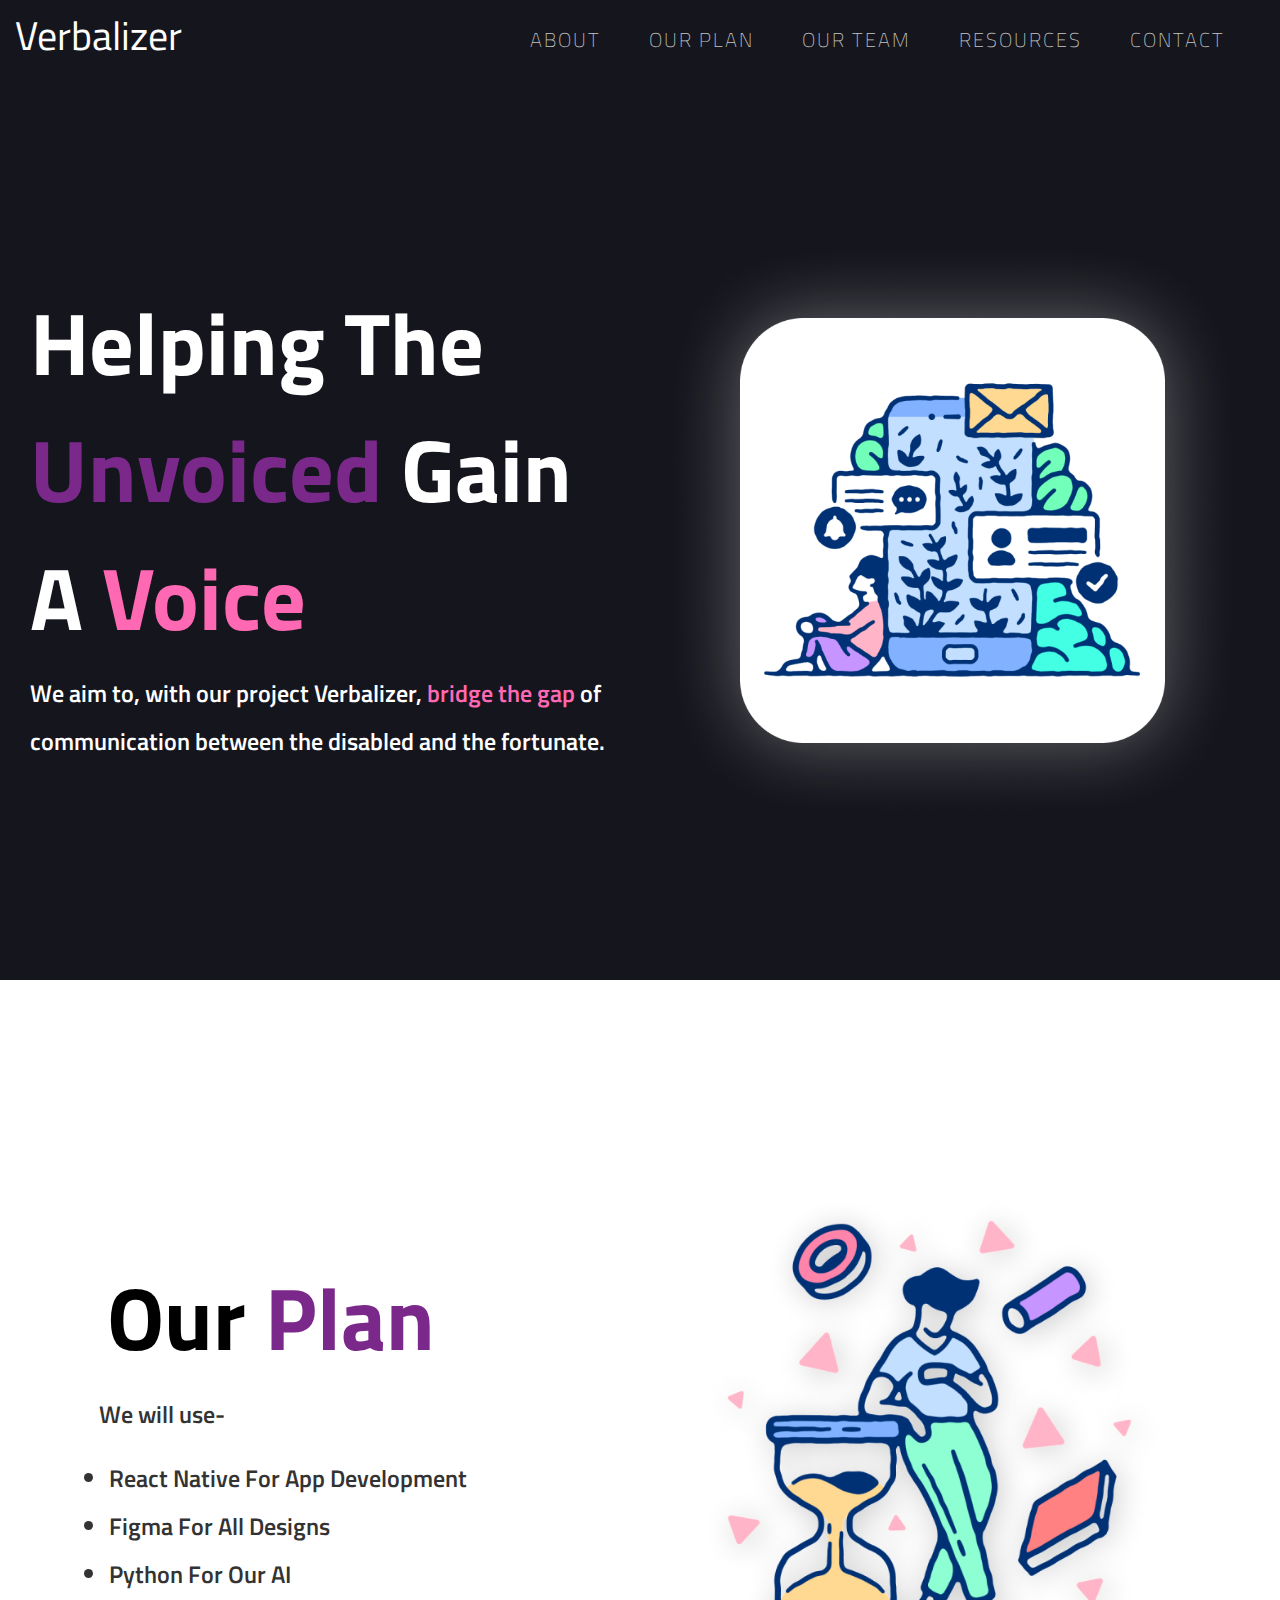
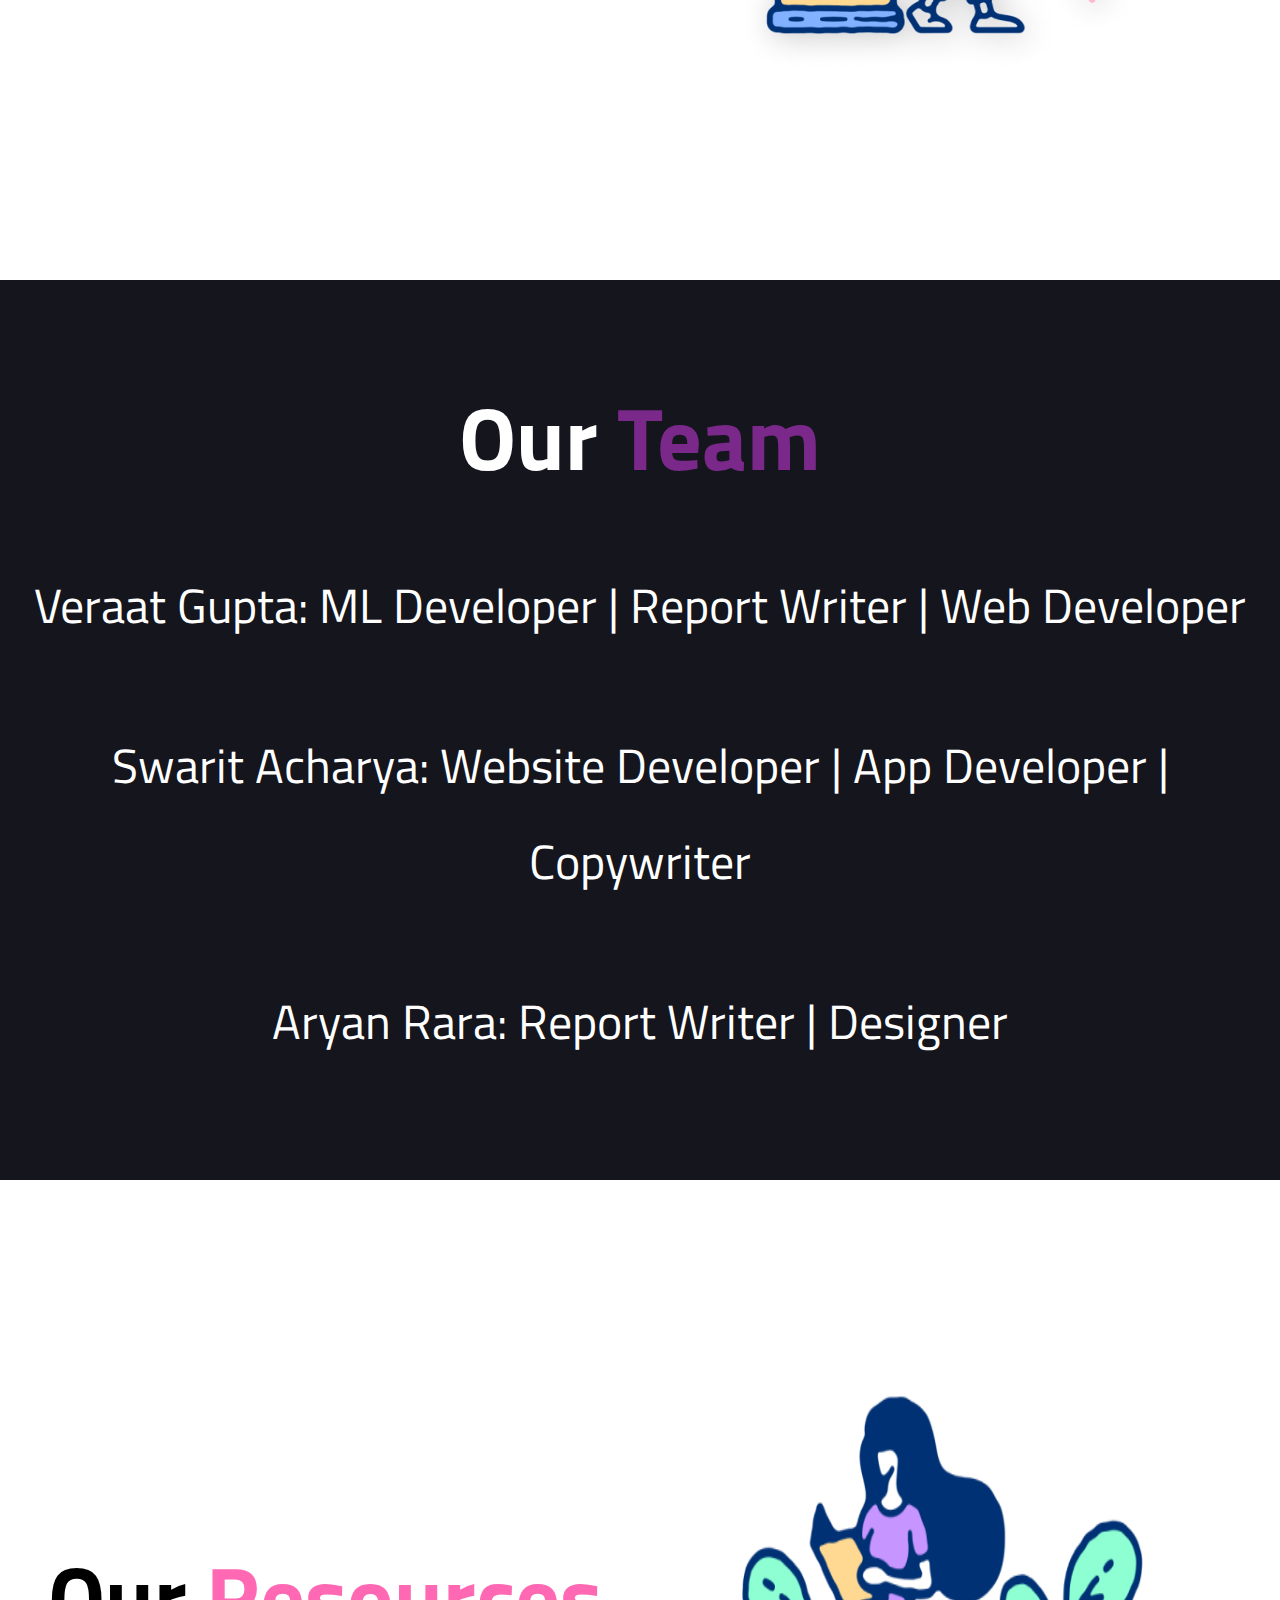
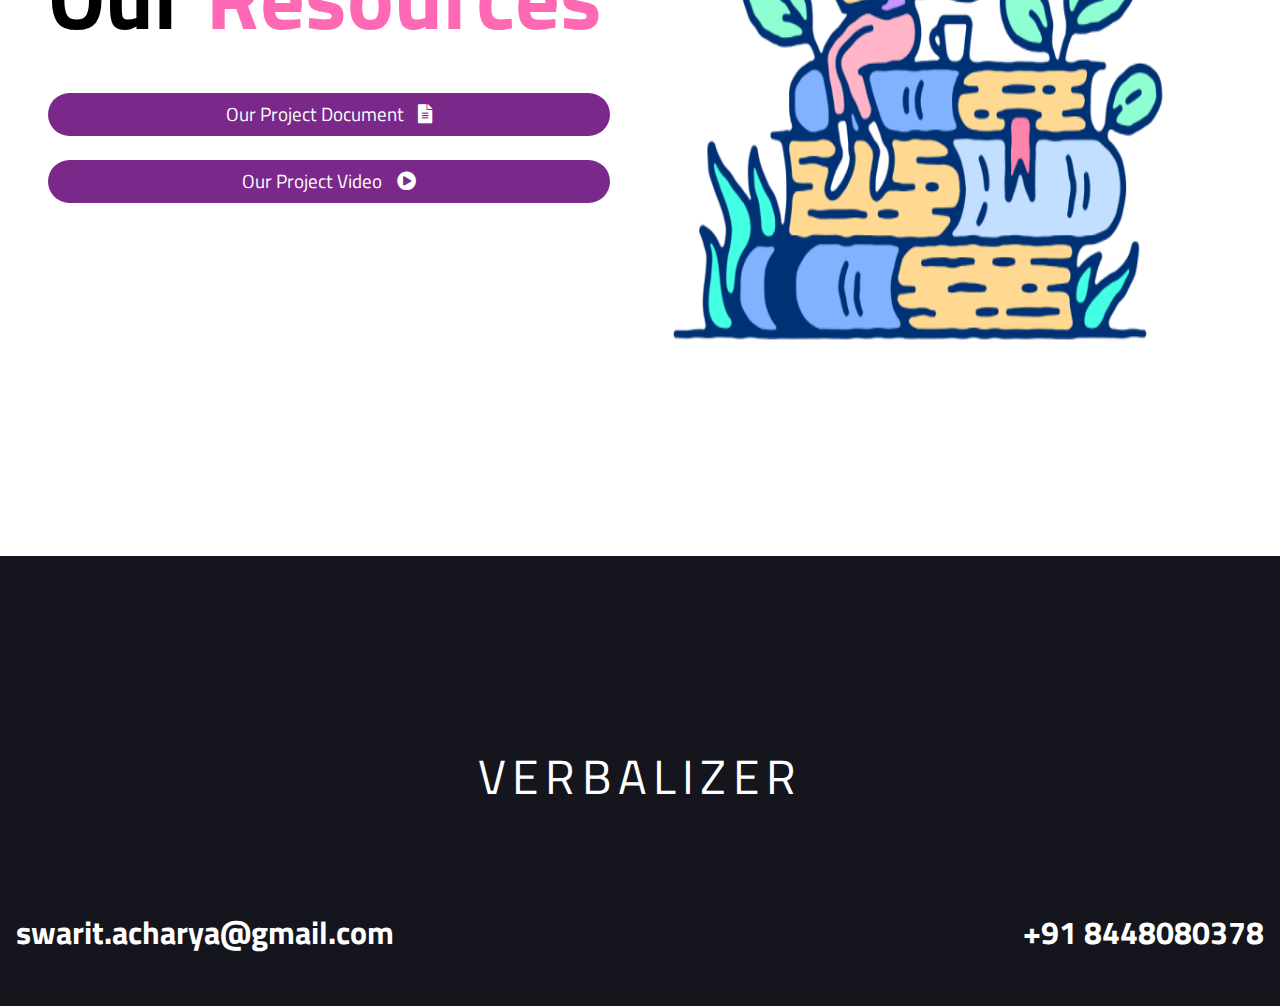
==== Index.html @ 41ac4a4f "Update Index.html" ====
<!DOCTYPE html>
<html lang="en">
  <head>
    <meta charset="UTF-8" />
    <meta name="viewport" content="width=device-width, initial-scale=1.0" />
    <title>Document</title>
    <link rel="stylesheet" href="Navbar.css" />
    <link rel="stylesheet" href="App.css" />
    <link
      rel="stylesheet"
      href="https://maxcdn.bootstrapcdn.com/bootstrap/4.5.0/css/bootstrap.min.css"
    />
    <link
      rel="stylesheet"
      href="https://cdnjs.cloudflare.com/ajax/libs/font-awesome/5.15.4/css/all.min.css"
    />
  </head>
  <body class="" style="height: 100vh; width: 100vw">
    <div class="container-fluid p-0">
      <header class="container-fluid sticky-top header-nav">
        <div class="row align-items-center">
          <div class="col-md-6 container-fluid m-0">
            <h1>Verbalizer</h1>
          </div>
          <div class="col-md-6 text-right"></div>
        </div>
        <nav class="navbar navbar-expand-md nav">
          <ul class="navbar-nav mr-auto">
            <li class="nav-item">
              <a class="nav-link" href="#about">ABOUT</a>
            </li>
            <li class="nav-item">
              <a class="nav-link" href="#plan">OUR PLAN</a>
            </li>
            <li class="nav-item">
              <a class="nav-link" href="#team">OUR TEAM</a>
            </li>
            <li class="nav-item">
              <a class="nav-link" href="#resources">RESOURCES</a>
            </li>
            <li class="nav-item">
              <a class="nav-link" href="#foot">CONTACT</a>
            </li>
          </ul>
        </nav>
      </header>

      <main class="container-fluid p-0">
        <section
          class="section dark container-fluid d-flex align-items-center"
          id="about"
          style="height: 100vh"
        >
          <div class="row w-100">
            <div class="col-md-6 d-flex flex-column justify-content-center">
              <h1 class="headerText">
                Helping The <span class="purple">Unvoiced</span> Gain A
                <span class="pink">Voice</span>
              </h1>
              <p class="body" style="color: #fff">
                We aim to, with our project Verbalizer,
                <span class="pink">bridge the gap</span> of communication
                between the disabled and the fortunate.
              </p>
            </div>
            <div
              class="col-md-6 d-flex justify-content-center align-items-center"
            >
              <img src="./Assets/hero.png" alt="Image" class="img-fluid" />
            </div>
          </div>
        </section>

        <section
          class="section container-fluid d-flex align-items-center"
          id="plan"
        >
          <div class="row">
            <div
              class="col-md-6 d-flex flex-column justify-content-center p-5"
              style="font-size: x-large"
            >
              <h1 class="headerText m-2" style="color: black">
                Our <span class="purple">Plan</span>
              </h1>
              <p class="body" style="color: #333">We will use-</p>
              <ul>
                <li class="body" style="margin-left: 10px; color: #333">
                  React Native For App Development
                </li>
                <li class="body" style="margin-left: 10px; color: #333">
                  Figma For All Designs
                </li>
                <li class="body" style="margin-left: 10px; color: #333">
                  Python For Our AI
                </li>
              </ul>
            </div>
            <div
              class="col-md-6 d-flex justify-content-center align-items-center"
            >
              <img src="./Assets/plan.png" alt="Image" class="img-fluid" />
            </div>
          </div>
        </section>

        <section
          class="section dark container-fluid d-flex align-items-center"
          id="team"
          style="height: 100vh"
        >
          <div class="row w-100 justify-content-center">
            <div
              class="col-md-12 d-flex flex-column justify-content-center text-center"
              style="font-size: xx-large"
            >
              <h1 class="headerText">Our <span class="purple">Team</span></h1>
              <br />
              <p class="body1 p2">
                Veraat Gupta: ML Developer | Report Writer | Web Developer
              </p>
              <br />
              <p class="body1 p2">
                Swarit Acharya: Website Developer | App Developer | Copywriter
              </p>
              <br />

              <p class="body1 p2">Aryan Rara: Report Writer | Designer</p>
            </div>
          </div>
        </section>

        <section id="resources">
          <div class="row w-100 p-5">
            <div class="col-md-6 d-flex flex-column justify-content-center">
              <h1 class="headerText" style="color: black">
                Our <span class="pink">Resources</span>
              </h1>
              <br />
              <a
                class="btn rounded-pill"
                style="
                  background-color: #7a288a;
                  color: white;
                  font-size: larger;
                "
                href="./Research_Document.pdf"
                download
              >
                Our Project Document
                <i class="fas fa-file-alt" style="padding-left: 2%"></i>
              </a>

              <br />
              <a
                class="btn rounded-pill"
                style="
                  background-color: #7a288a;
                  color: white;
                  font-size: larger;
                "
                href="https://www.youtube.com/watch?v=dPwxVN8Uj-w&feature=youtu.be"
              >
                Our Project Video
                <i class="fas fa-play-circle" style="padding-left: 2%"></i>
              </a>
            </div>
            <div
              class="col-md-6 d-flex justify-content-center align-items-center"
            >
              <img
                src="./Assets/resources.png"
                alt="Image"
                class="img-fluid"
                style="width: 55rem; height: 55rem"
              />
            </div>
          </div>
        </section>
      </main>
      <div
        class="section1 container-fluid d-flex flex-column justify-content-center align-items-center position-relative"
        id="foot"
        style="color: #fff"
      >
        <h1 class="foot" style="font-size: xxx-large">VERBALIZER</h1>
        <div
          class="contact-info position-absolute w-100 d-flex justify-content-between p-3"
        >
          <p class="body p">swarit.acharya@gmail.com</p>
          <p class="body p">+91 8448080378</p>
        </div>
      </div>
    </div>
  </body>
</html>
---- Navbar.css ----
@import url("https://fonts.googleapis.com/css2?family=Titillium+Web:wght@300;400;700&display=swap");

* {
    padding: 0;
    margin: 0;
    box-sizing: border-box;
    font-family: "Titillium Web", sans-serif;
}

:root {
    --mainColor: #15151d;
    --body: #25222c;
    --mainColorLight: #6bb8ff;
    --secondaryColor: #fff;
    --textColor: #fff;
}

.header-nav {
    display: flex;
    align-items: center;
    justify-content: space-between;
    height: 80px;
    padding: 2rem 120px;
    width: 100%;
    position: relative;
    background-color: var(--mainColor);
    color: var(--textColor);
    z-index: 1;
}

nav a {
    margin: 0 1rem;
    text-decoration: none;
    transition: all 250ms ease;
    font-weight: 200;
    letter-spacing: 2px;
    color: #c6c6c6;
    font-size: 1.25rem;
}

nav a:hover,
nav a:focus {
    color: var(--textColor);
    letter-spacing: 3px;
    font-size: 1.5rem;
    text-decoration: underline;
}

.header-nav div,
nav {
    display: flex;
    align-items: center;
}




@media only screen and (max-width: 1024px) {


    .header-nav nav {
        position: fixed;
        top: 0;
        left: 0;
        height: 100%;
        width: 100%;
        display: flex;
        flex-direction: column;
        align-items: center;
        justify-content: center;
        gap: 1.5rem;
        background-color: var(--mainColor);
        transform: translateY(-100vh);
        transition: 800ms ease;
    }

    nav a {
        font-size: 1.25rem;
    }
}
---- App.css ----
/* Global Styles */

* {
    /* Reset box model and remove margins and padding */
    box-sizing: border-box;
    margin: 0;
    padding: 0;
}

body {
    /* Set font family, line height, color, and background color */
    font-family: Arial, sans-serif;
    line-height: 1.6;
    color: #333;
    background-color: #f9f9f9;
}

/* Section Styles */

.section {
    /* Set display, alignment, and padding for sections */
    display: flex;
    align-items: center;
    justify-content: center;
    padding: 10px 15px;
    height: 100vh;
    background-color: #fff;
}

.section.dark {
    /* Set dark background color and text color for dark sections */
    background-color: #15151d;
    color: #fff;
}



.headerText {
    /* Set font size, weight, line height, and color for header text */
    font-size: 5.5rem;
    font-weight: 700;
    line-height: 1.45;
    color: #fff;
}

.body {
    /* Set font size, line height, weight, and color for body text */
    font-size: 2.5rem;
    line-height: 2;
    font-weight: 400;
    color: #fff;
}

.body1 {
    /* Set font size, line height, weight, and color for body text with center alignment */
    font-size: 1.5rem;
    text-align: center;
    line-height: 2;
    font-weight: 400;
    color: #fff;
}

.image {
    /* Set display for image elements */
    display: flex;
    width: 100%;
    height: auto;
    max-width: 60rem;
    animation-name: floating;
    animation-duration: 3s;
    animation-iteration-count: infinite;
    animation-timing-function: ease-in-out;
}

/* Section1 Styles */

.section1 {
    /* Set display, alignment, padding, and height for section 1 */
    display: flex;
    align-items: center;
    justify-content: center;
    padding: 10px 15px;
    height: 50vh;
    background-color: #15151d;
    position: relative;
}

.foot {
    /* Set font size, letter spacing, color, and text alignment for footer text */
    font-size: 112px;
    letter-spacing: 0.13em;
    text-align: center;
    color: #fff;
}

.contact-info {
    /* Set bottom, left, and right positions for contact info */
    bottom: 10px;
    left: 0;
    right: 0;
}

.body {
    /* Set font size, color, and weight for contact info text */
    font-size: 1.5rem;
    color: #60608f;
    font-weight: 600;
}

/* Color Scheme */

.pink {
    /* Set pink color */
    color: #ff69b4;
}

.purple {
    /* Set purple color */
    color: #7a288a;
}

/* Animations */

@keyframes floating {

    /* Define floating animation */
    0% {
        transform: translate(0, 0);
    }

    50% {
        transform: translate(0, 10px);
    }

    100% {
        transform: translate(0, 0);
    }
}

/* Media Queries */

@media only screen and (max-width: 1024px) {

    /* Set styles for screens with max width of 1024px */
    .section {
        padding: 10px;
    }

    .section.headerText {
        font-size: 2rem;
    }

    .section.body,
    .section.body1 {
        font-size: 1rem;
    }

    .section.image img {
        max-width: 30rem;
    }

    .section1.foot {
        font-size: 2.5rem;
        color: #333;
    }

    .section1.body {
        font-size: 1.2rem;
    }

}

.container-fluid,
.header-nav,
.navbar,
.nav-item,
.section,
.footer {
    /* Remove borders for these elements */
    border: none !important;
}

/* Button Styles */

.btn {
    /* Set background color, text color, border, and padding for buttons */
    background-color: #7a288a;
    color: #fff;
    border: none;
    border-radius: 10px;
    padding: 5px 15px;
    font-size: 1rem;
    cursor: pointer;
}

.btn:hover {
    /* Set hover styles for buttons */
    background-color: #60608f;
}

.btn-primary {
    /* Set primary button styles */
    background-color: #7a288a;
    border-color: #7a288a;
}

.btn-primary:hover {
    /* Set hover styles for primary buttons */
    background-color: #60608f;
    border-color: #60608f;
}

@media only screen and (max-width: 768px) {

    /* Set styles for screens with max width of 768px */
    .section1.body {
        font-size: 0.8rem;
    }

    .e {
        height: 100%;
    }

    .headerText {
        font-size: 2.5rem;
    }

    .body {
        font-size: 1.5rem;
    }
    .p {
        font-size: 1rem;
        color: #fff;
    }
}

/* Contact Info Styles */
.contact-info p {
    /* font-size: 1.5rem; */
    /* color: #60608f; */
    font-weight: 600;
}

.p2 {
    font-size: large;
}

@media (min-width: 1025px) {
    .contact-info p {
        font-size: 2rem;
        color: #fff;
        font-weight: 700;

    }

    .p2 {
        font-size: xxx-large;
    }
}
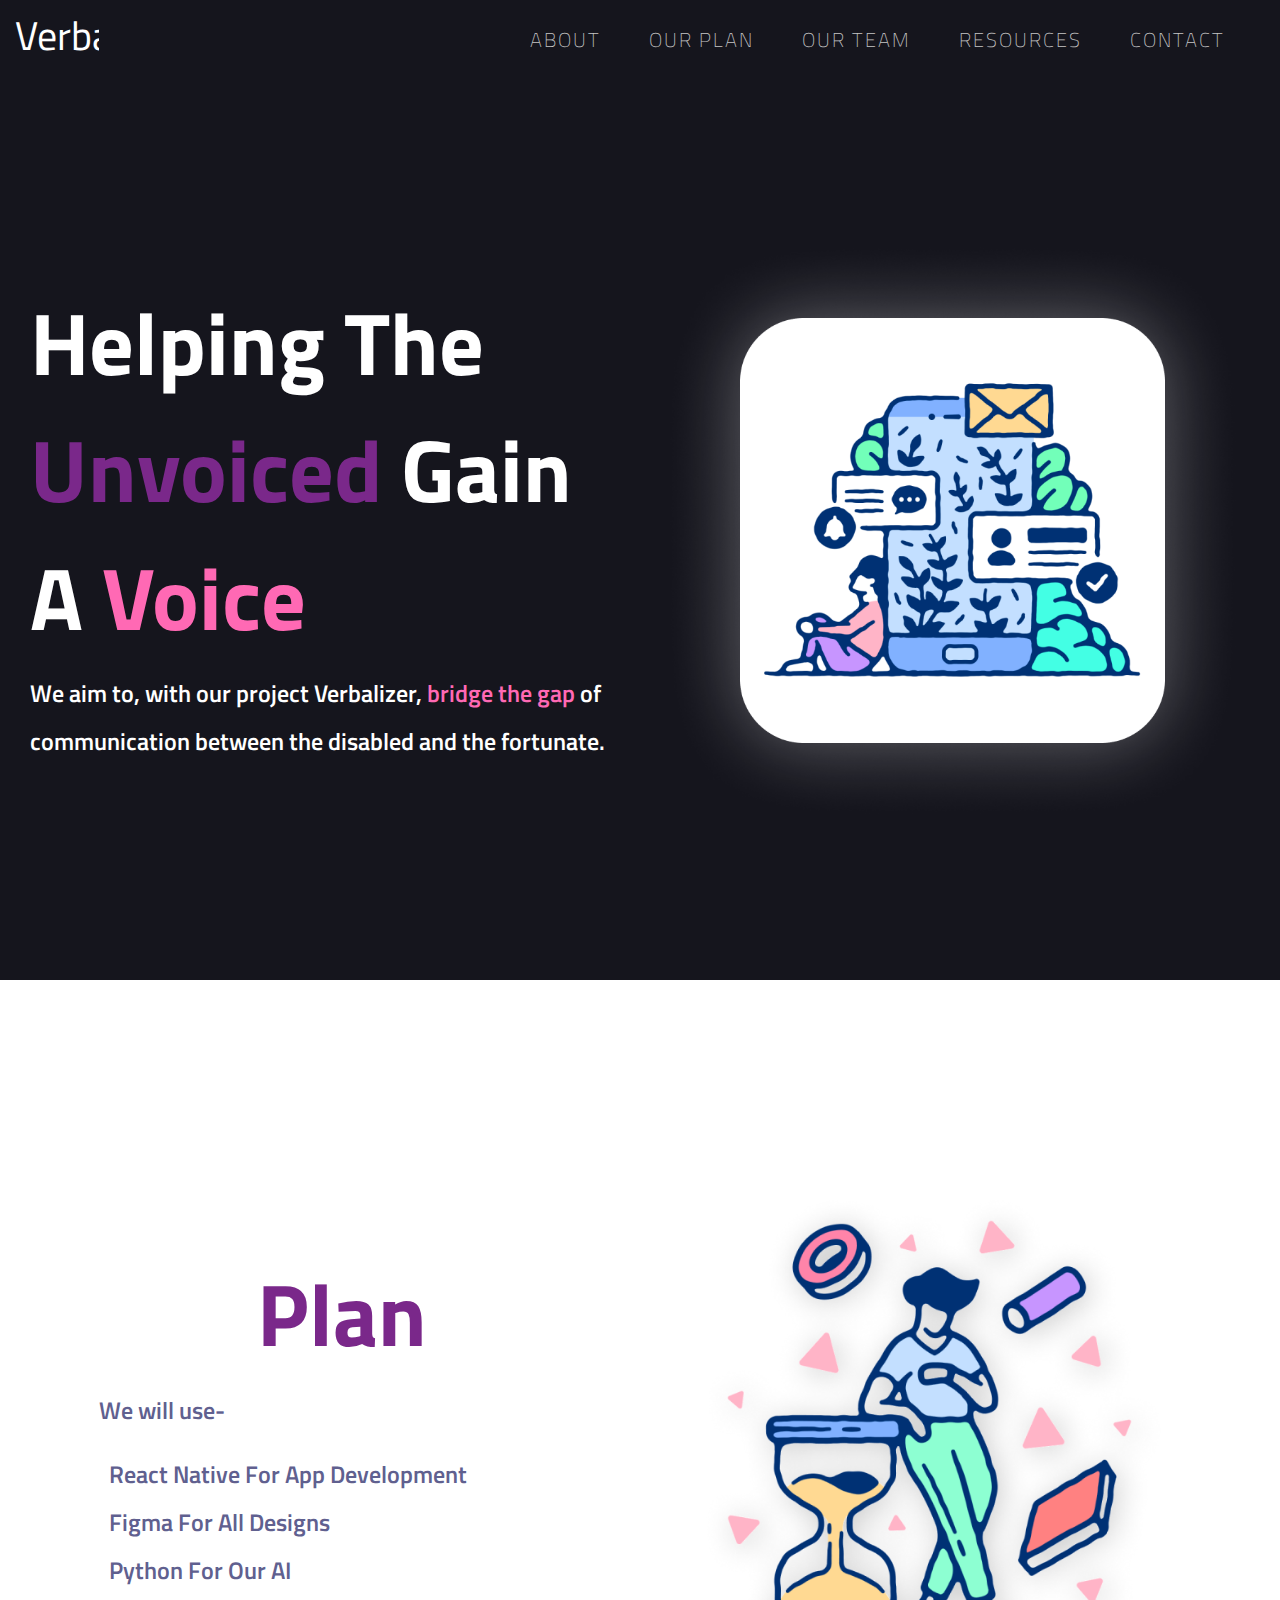
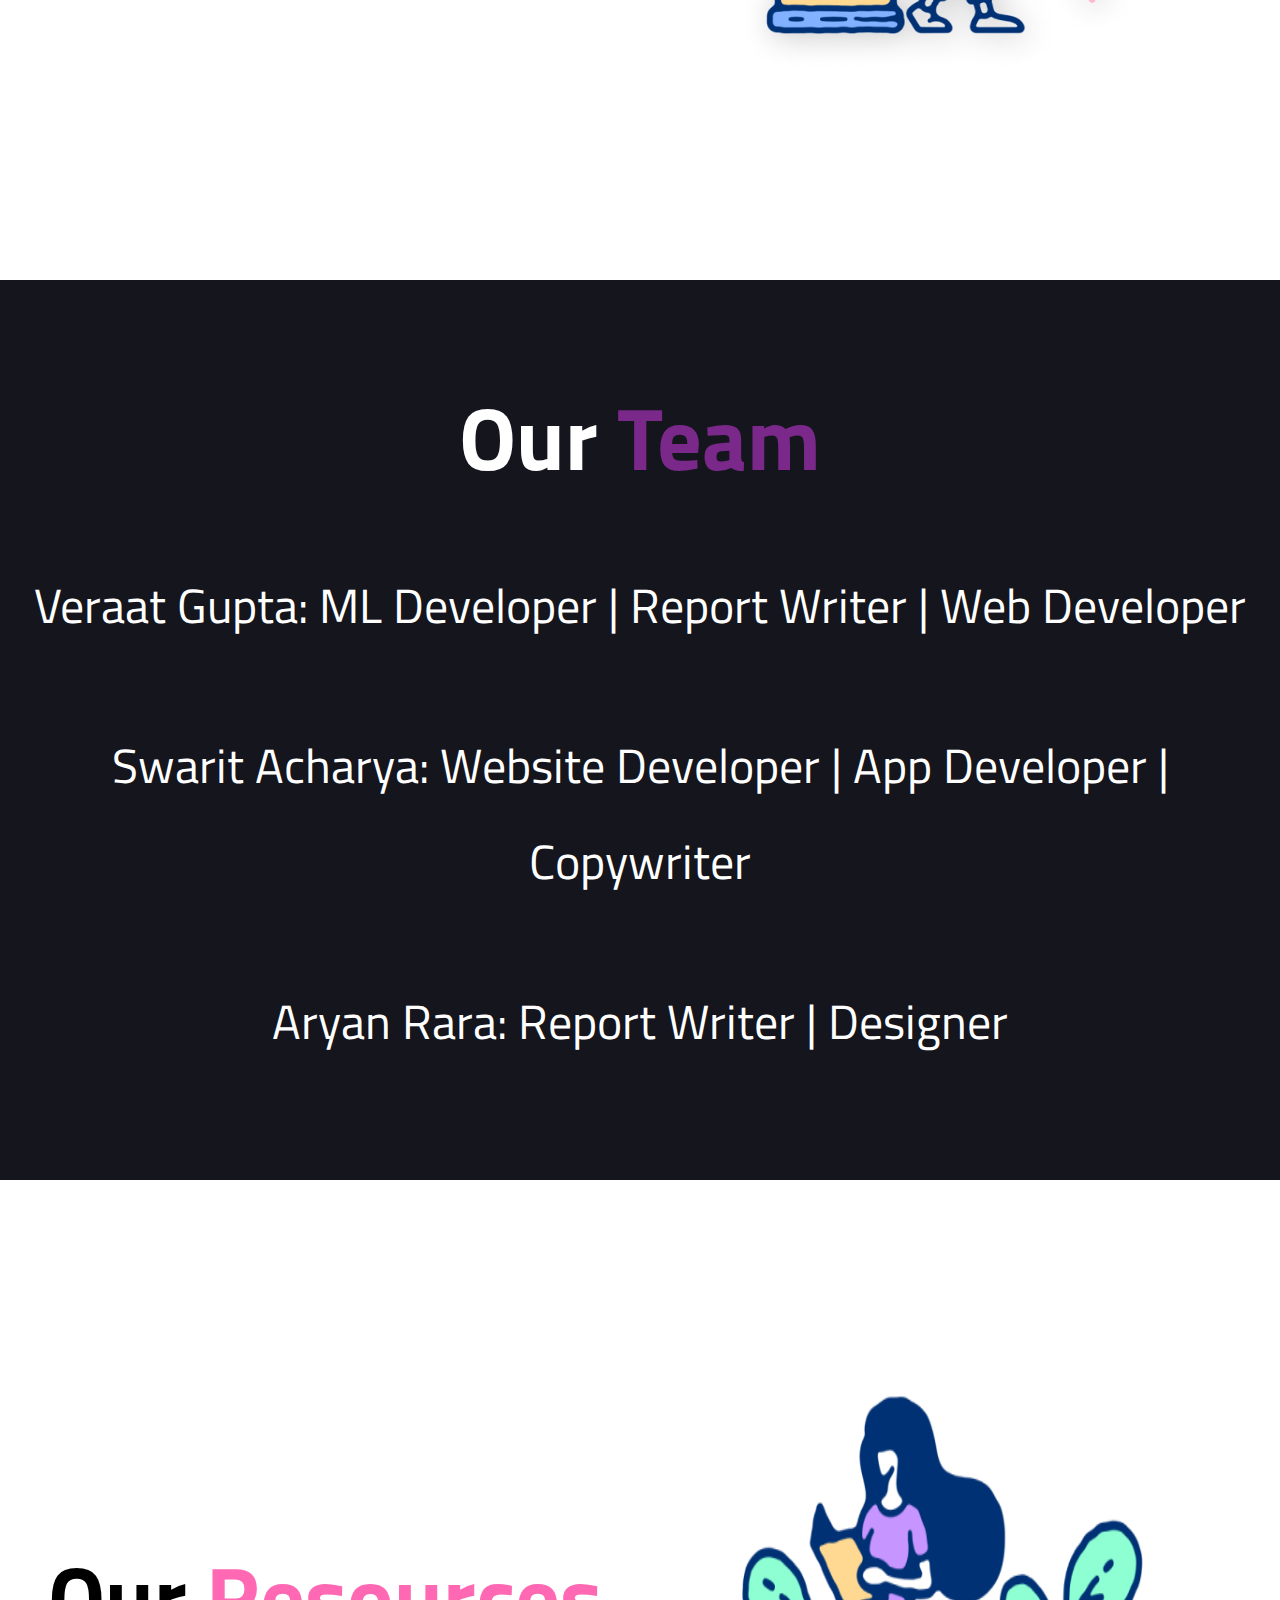
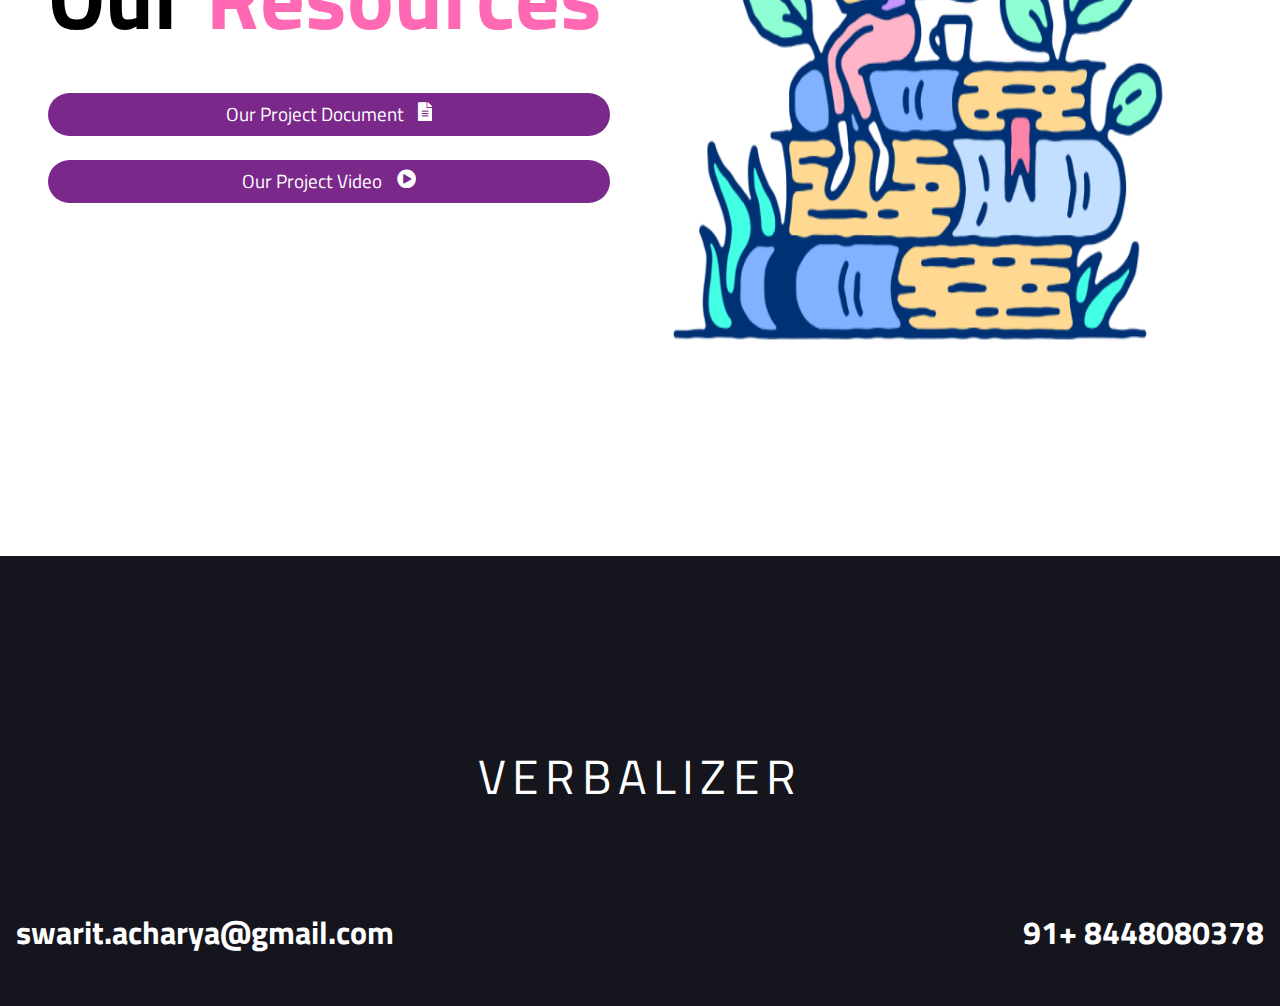
==== commit 6a49b87c: "Update Index.html" ====
--- a/Index.html
+++ b/Index.html
@@ -3,7 +3,7 @@
   <head>
     <meta charset="UTF-8" />
     <meta name="viewport" content="width=device-width, initial-scale=1.0" />
-    <title>Document</title>
+    <title>Verbalizer</title>
     <link rel="stylesheet" href="Navbar.css" />
     <link rel="stylesheet" href="App.css" />
     <link
@@ -15,7 +15,7 @@
       href="https://cdnjs.cloudflare.com/ajax/libs/font-awesome/5.15.4/css/all.min.css"
     />
   </head>
-  <body class="" style="height: 100vh; width: 100vw">
+  <body class="" style="height: 100%; width: 100%">
     <div class="container-fluid p-0">
       <header class="container-fluid sticky-top header-nav">
         <div class="row align-items-center">
@@ -80,18 +80,16 @@
               class="col-md-6 d-flex flex-column justify-content-center p-5"
               style="font-size: x-large"
             >
-              <h1 class="headerText m-2" style="color: black">
-                Our <span class="purple">Plan</span>
-              </h1>
-              <p class="body" style="color: #333">We will use-</p>
+              <h1 class="headerText">Our <span class="purple">Plan</span></h1>
+              <p class="body">We will use-</p>
               <ul>
-                <li class="body" style="margin-left: 10px; color: #333">
+                <li class="body" style="margin-left: 10px">
                   React Native For App Development
                 </li>
-                <li class="body" style="margin-left: 10px; color: #333">
+                <li class="body" style="margin-left: 10px">
                   Figma For All Designs
                 </li>
-                <li class="body" style="margin-left: 10px; color: #333">
+                <li class="body" style="margin-left: 10px">
                   Python For Our AI
                 </li>
               </ul>
@@ -159,7 +157,7 @@
                   color: white;
                   font-size: larger;
                 "
-                href="https://www.youtube.com/watch?v=dPwxVN8Uj-w&feature=youtu.be"
+                href=""
               >
                 Our Project Video
                 <i class="fas fa-play-circle" style="padding-left: 2%"></i>
@@ -188,7 +186,7 @@
           class="contact-info position-absolute w-100 d-flex justify-content-between p-3"
         >
           <p class="body p">swarit.acharya@gmail.com</p>
-          <p class="body p">+91 8448080378</p>
+          <p class="body p">91+ 8448080378</p>
         </div>
       </div>
     </div>
--- a/App.css
+++ b/App.css
@@ -5,6 +5,7 @@
     box-sizing: border-box;
     margin: 0;
     padding: 0;
+    overflow-x: hidden;
 }
 
 body {
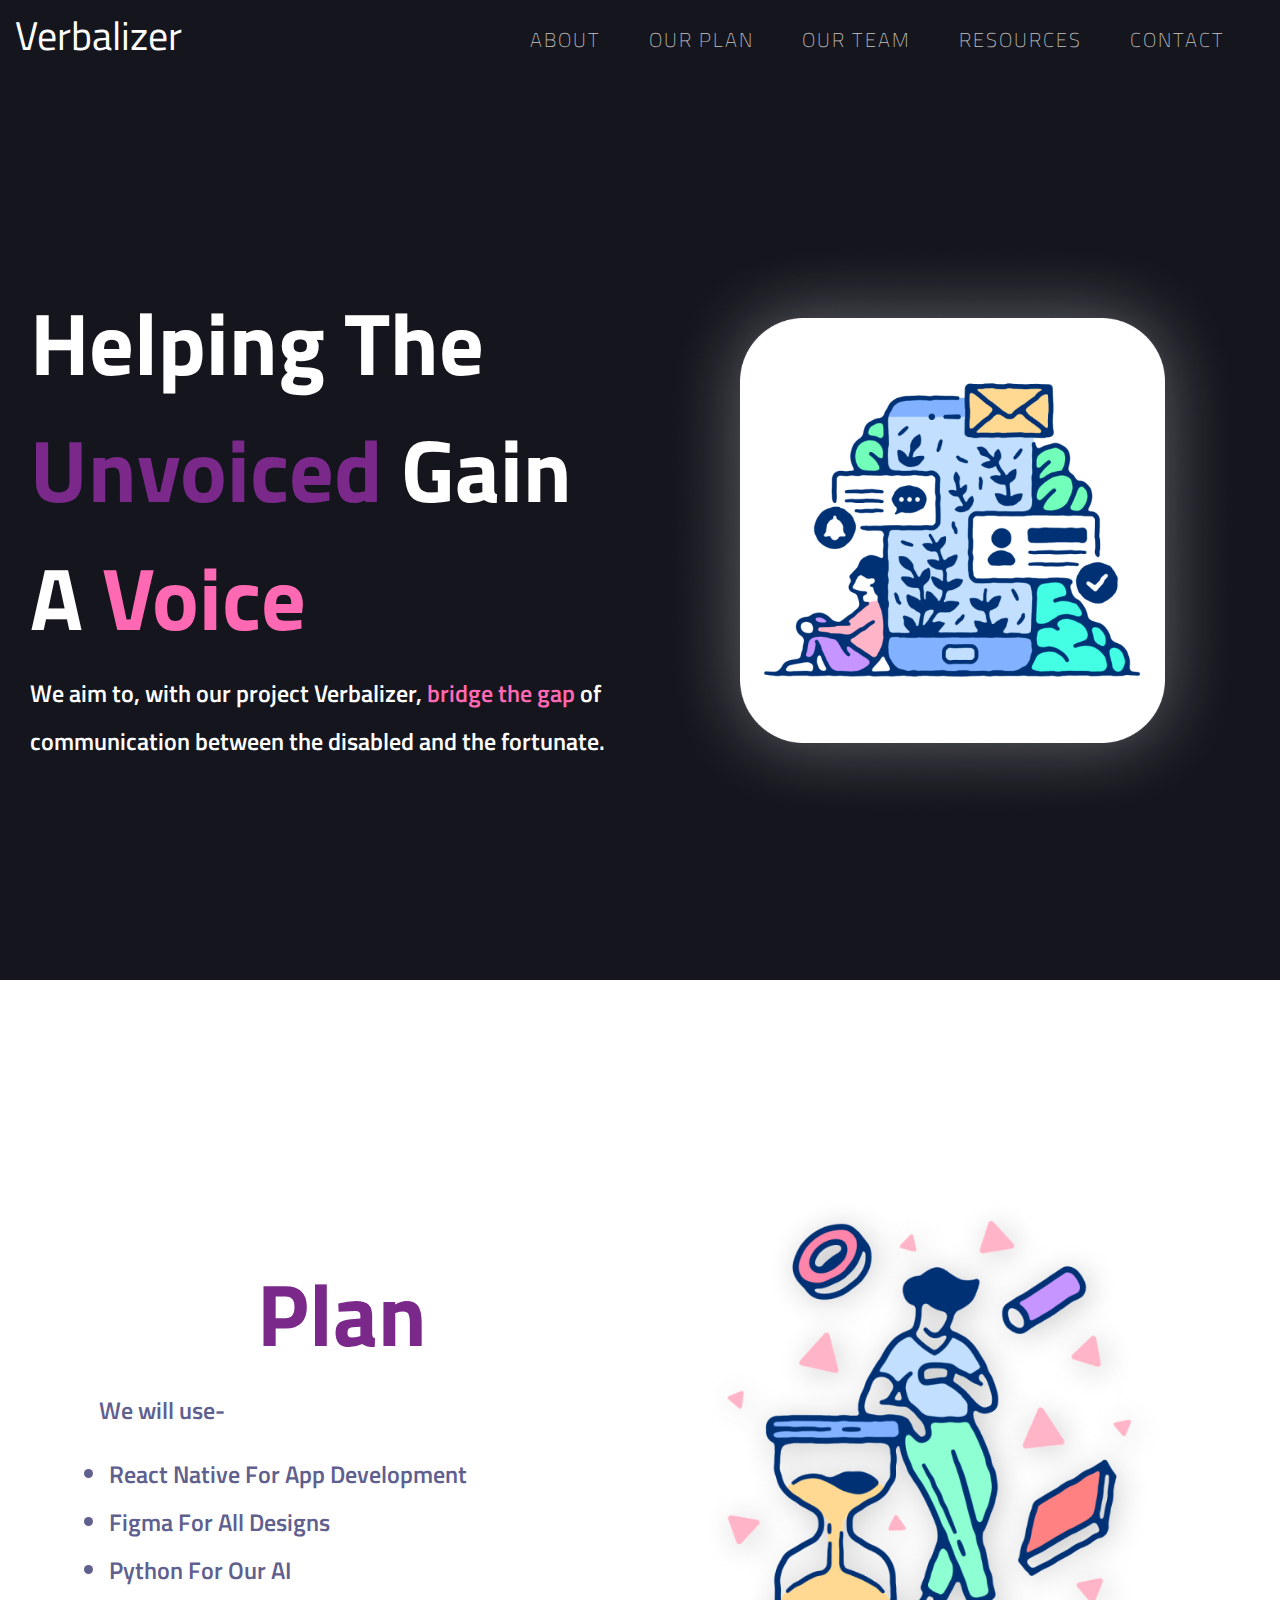
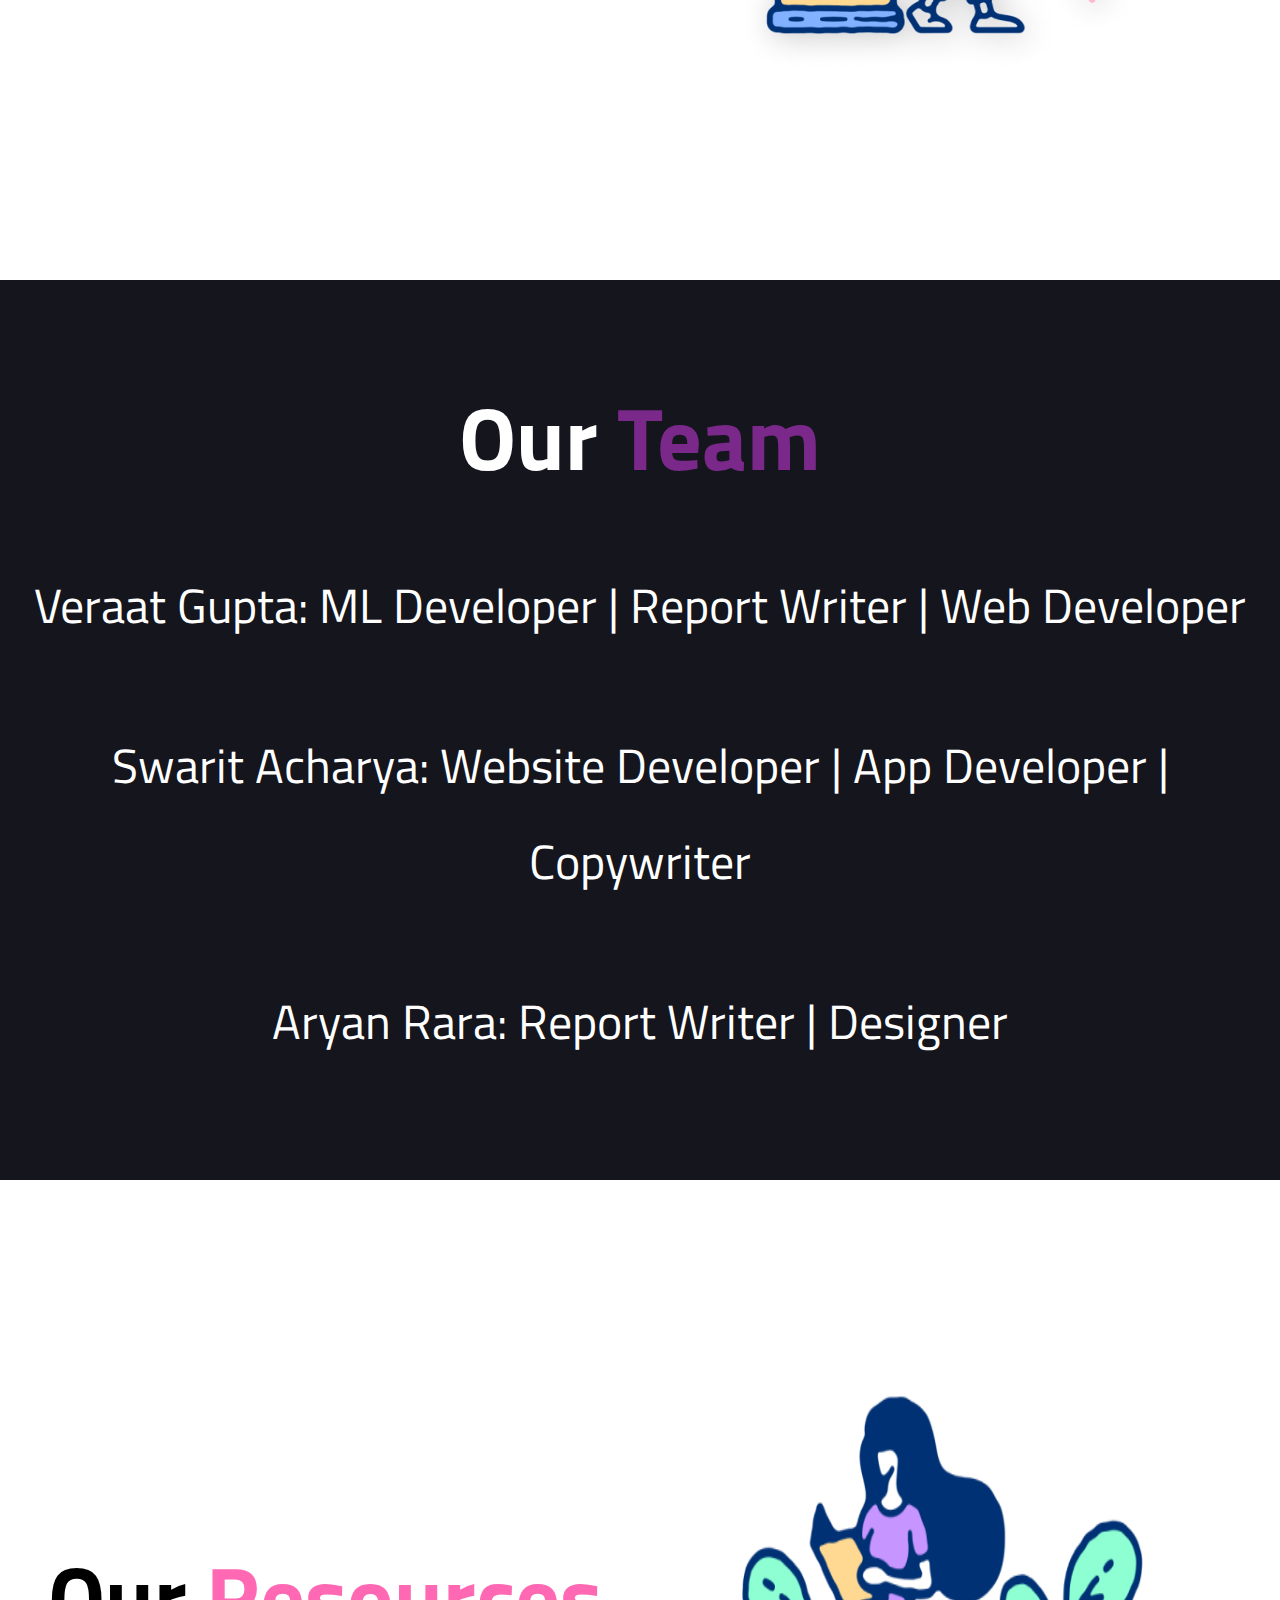
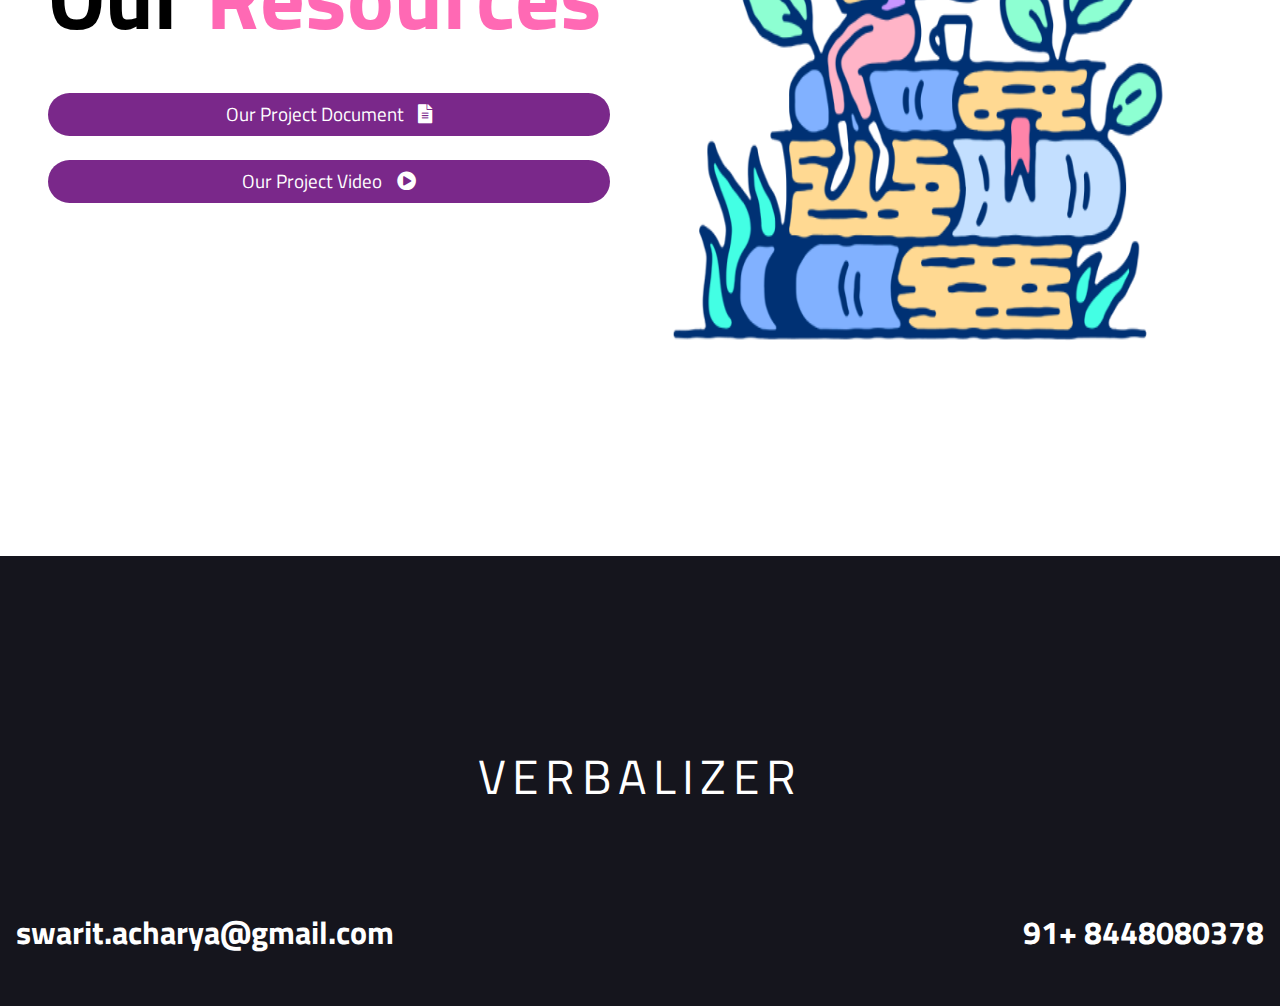
==== commit f73b7f93: "Update Index.html" ====
--- a/Index.html
+++ b/Index.html
@@ -157,7 +157,7 @@
                   color: white;
                   font-size: larger;
                 "
-                href=""
+                href="https://www.youtube.com/watch?v=dPwxVN8Uj-w&feature=youtu.be"
               >
                 Our Project Video
                 <i class="fas fa-play-circle" style="padding-left: 2%"></i>
--- a/App.css
+++ b/App.css
@@ -5,7 +5,7 @@
     box-sizing: border-box;
     margin: 0;
     padding: 0;
-    overflow-x: hidden;
+    
 }
 
 body {
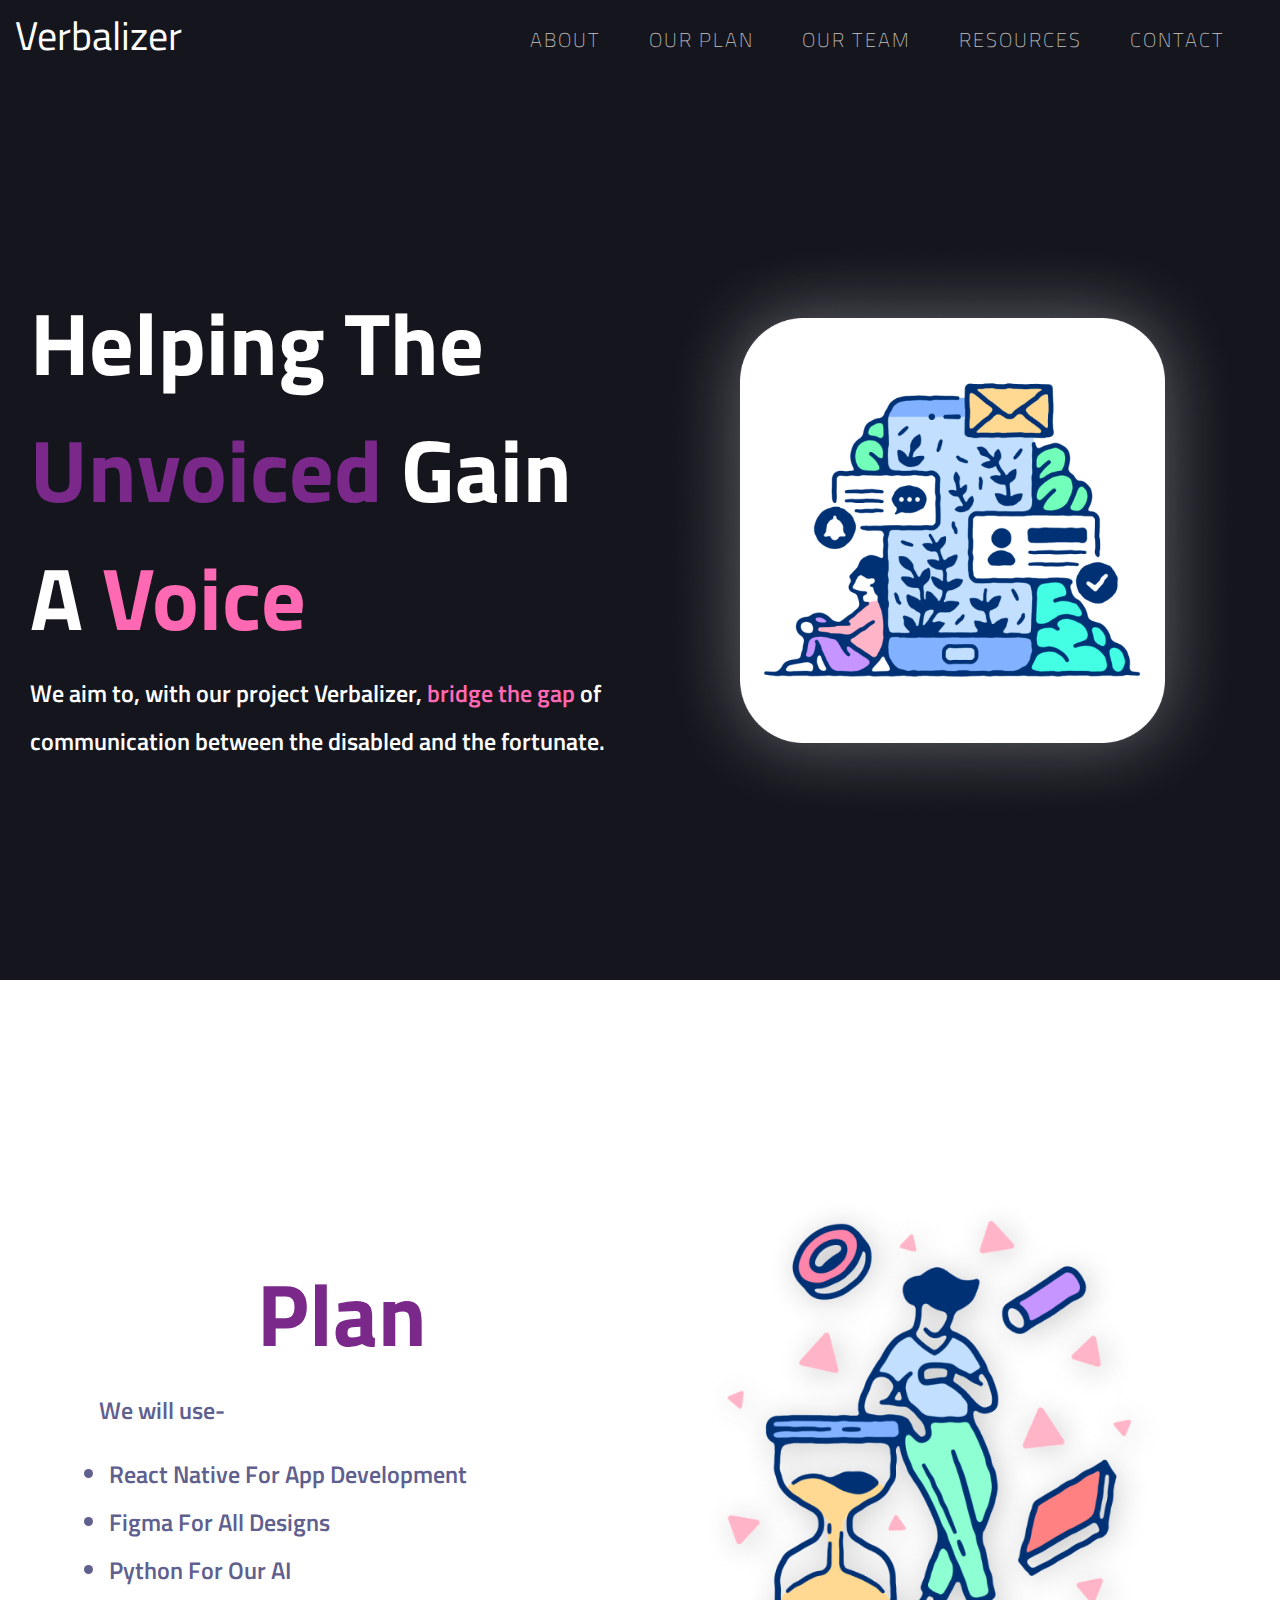
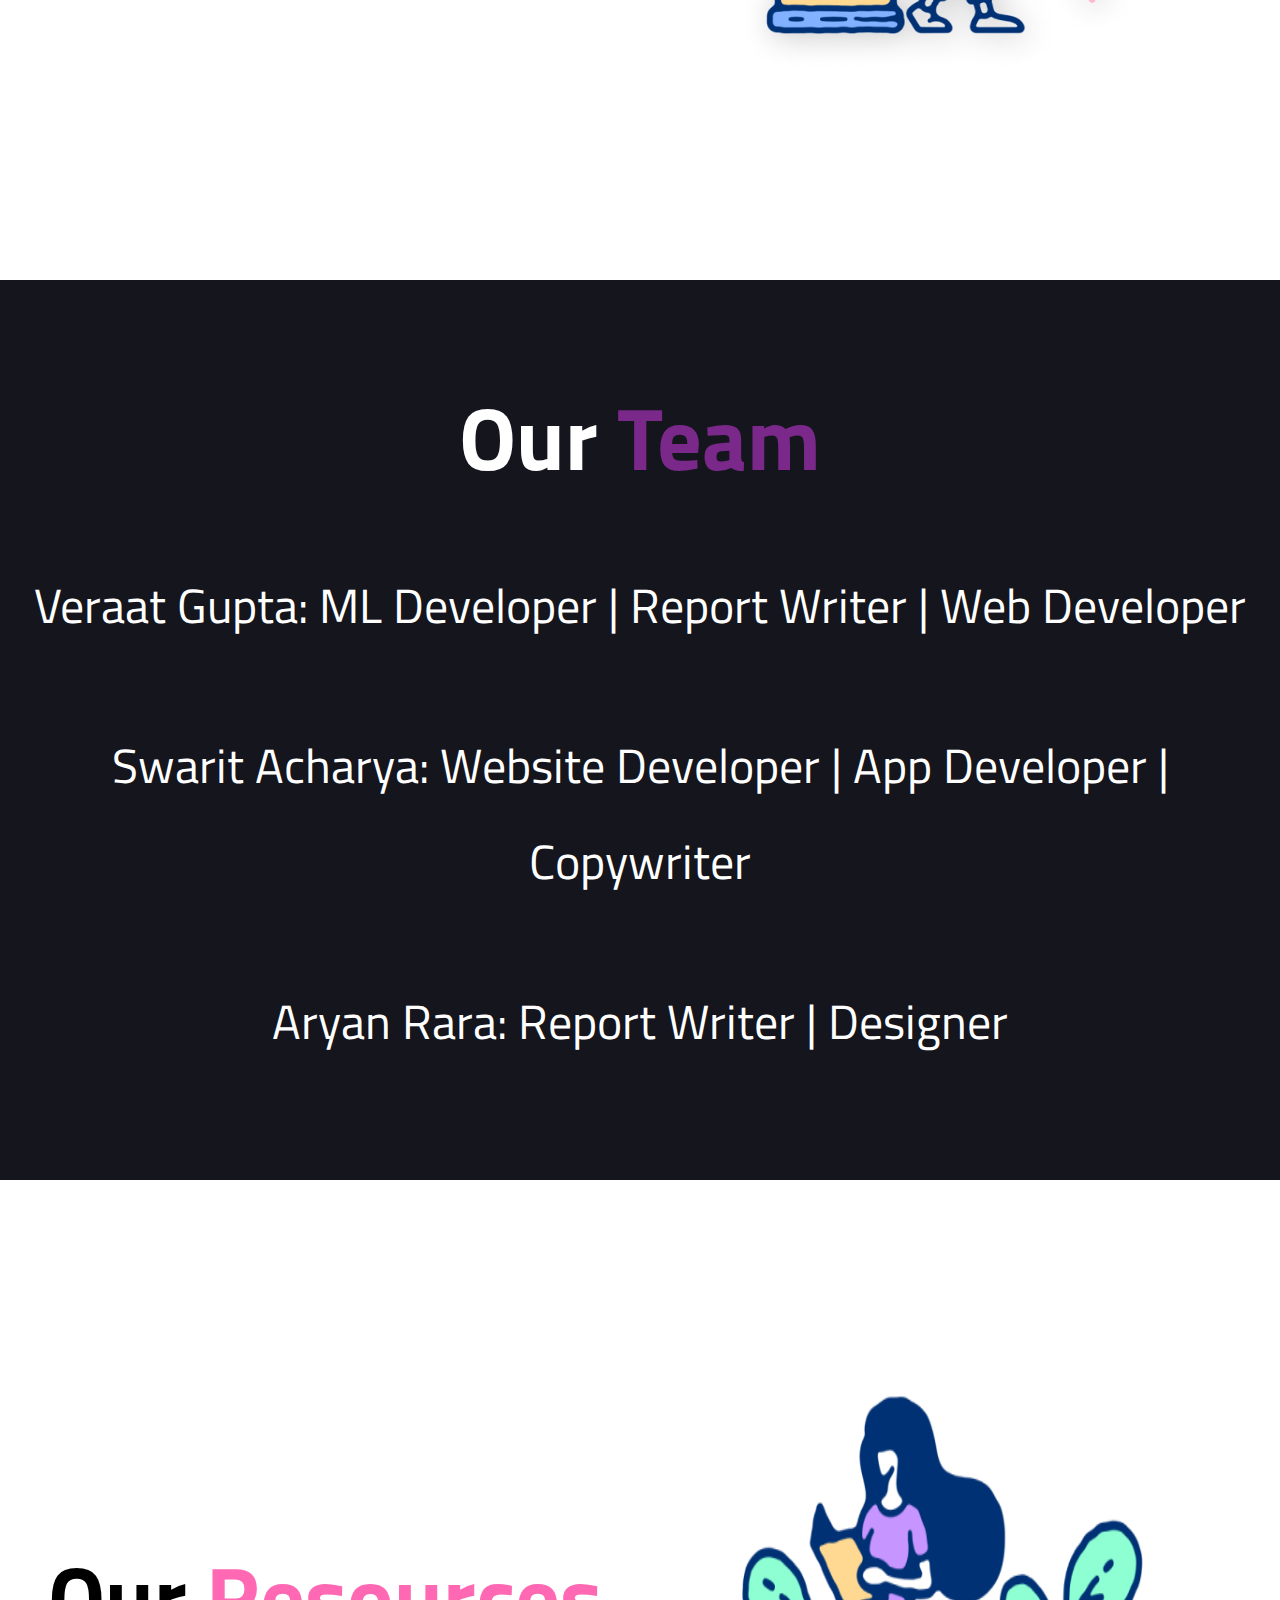
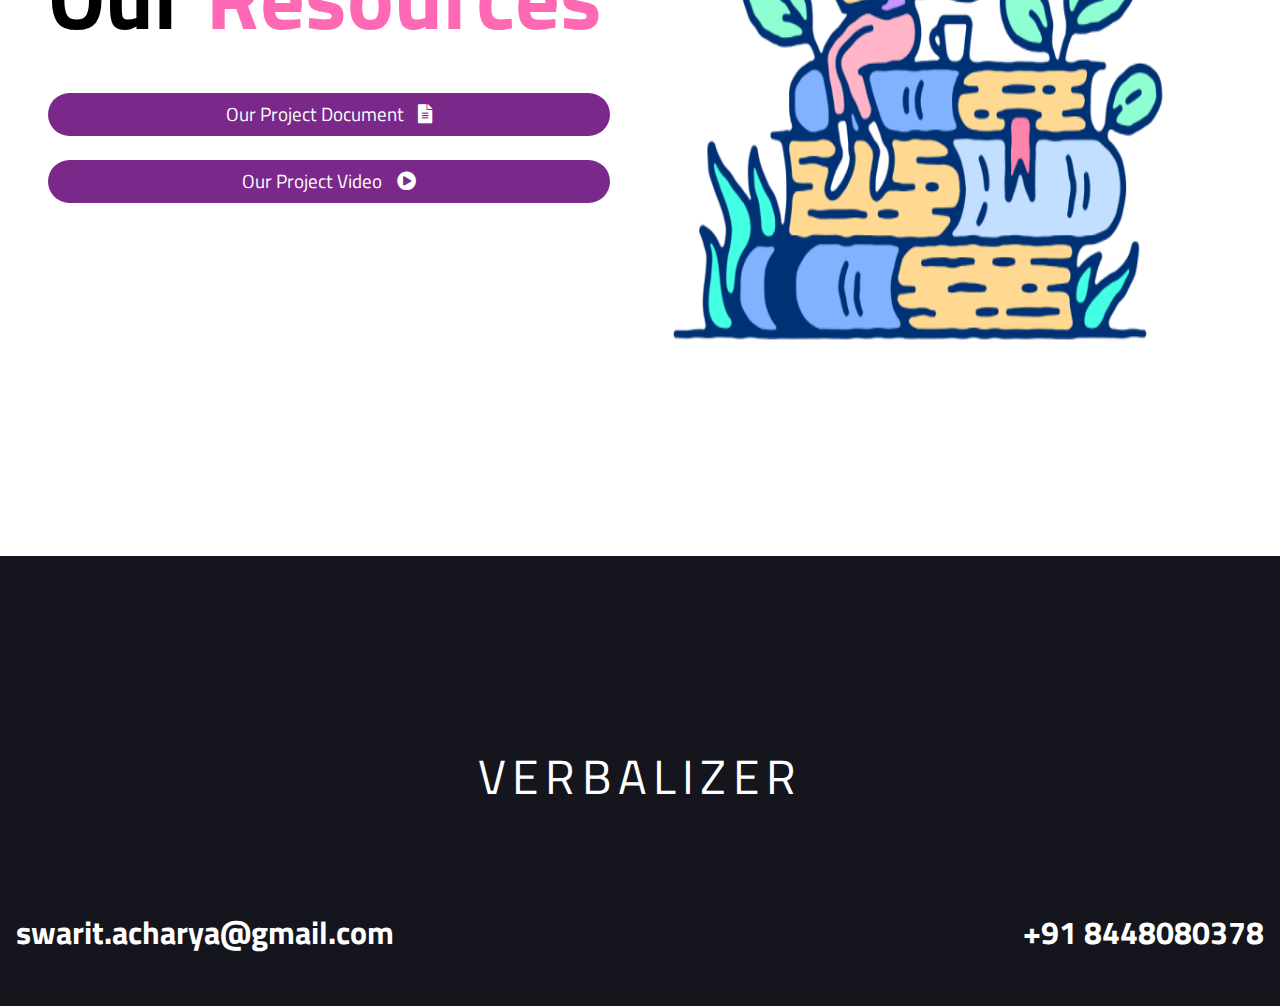
==== commit 388d47bd: "Update Index.html" ====
--- a/Index.html
+++ b/Index.html
@@ -186,7 +186,7 @@
           class="contact-info position-absolute w-100 d-flex justify-content-between p-3"
         >
           <p class="body p">swarit.acharya@gmail.com</p>
-          <p class="body p">91+ 8448080378</p>
+          <p class="body p">+91 8448080378</p>
         </div>
       </div>
     </div>
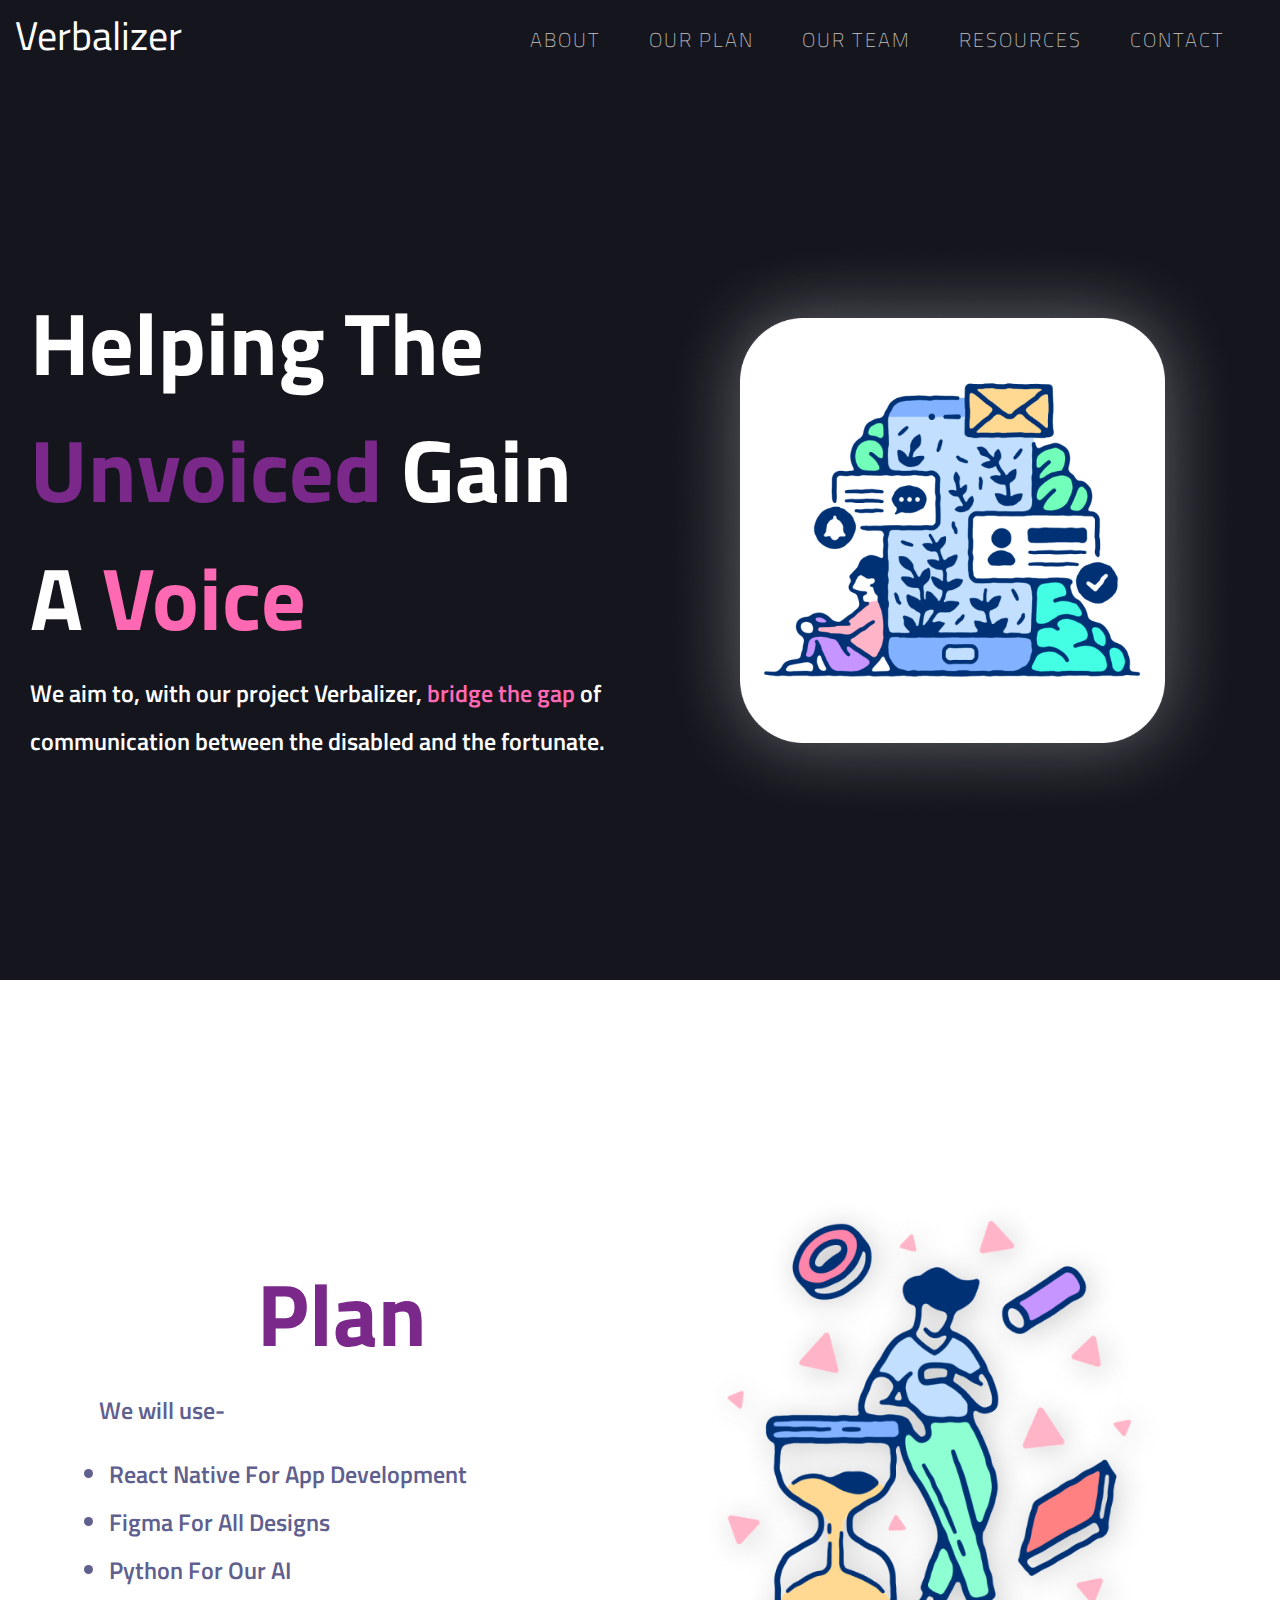
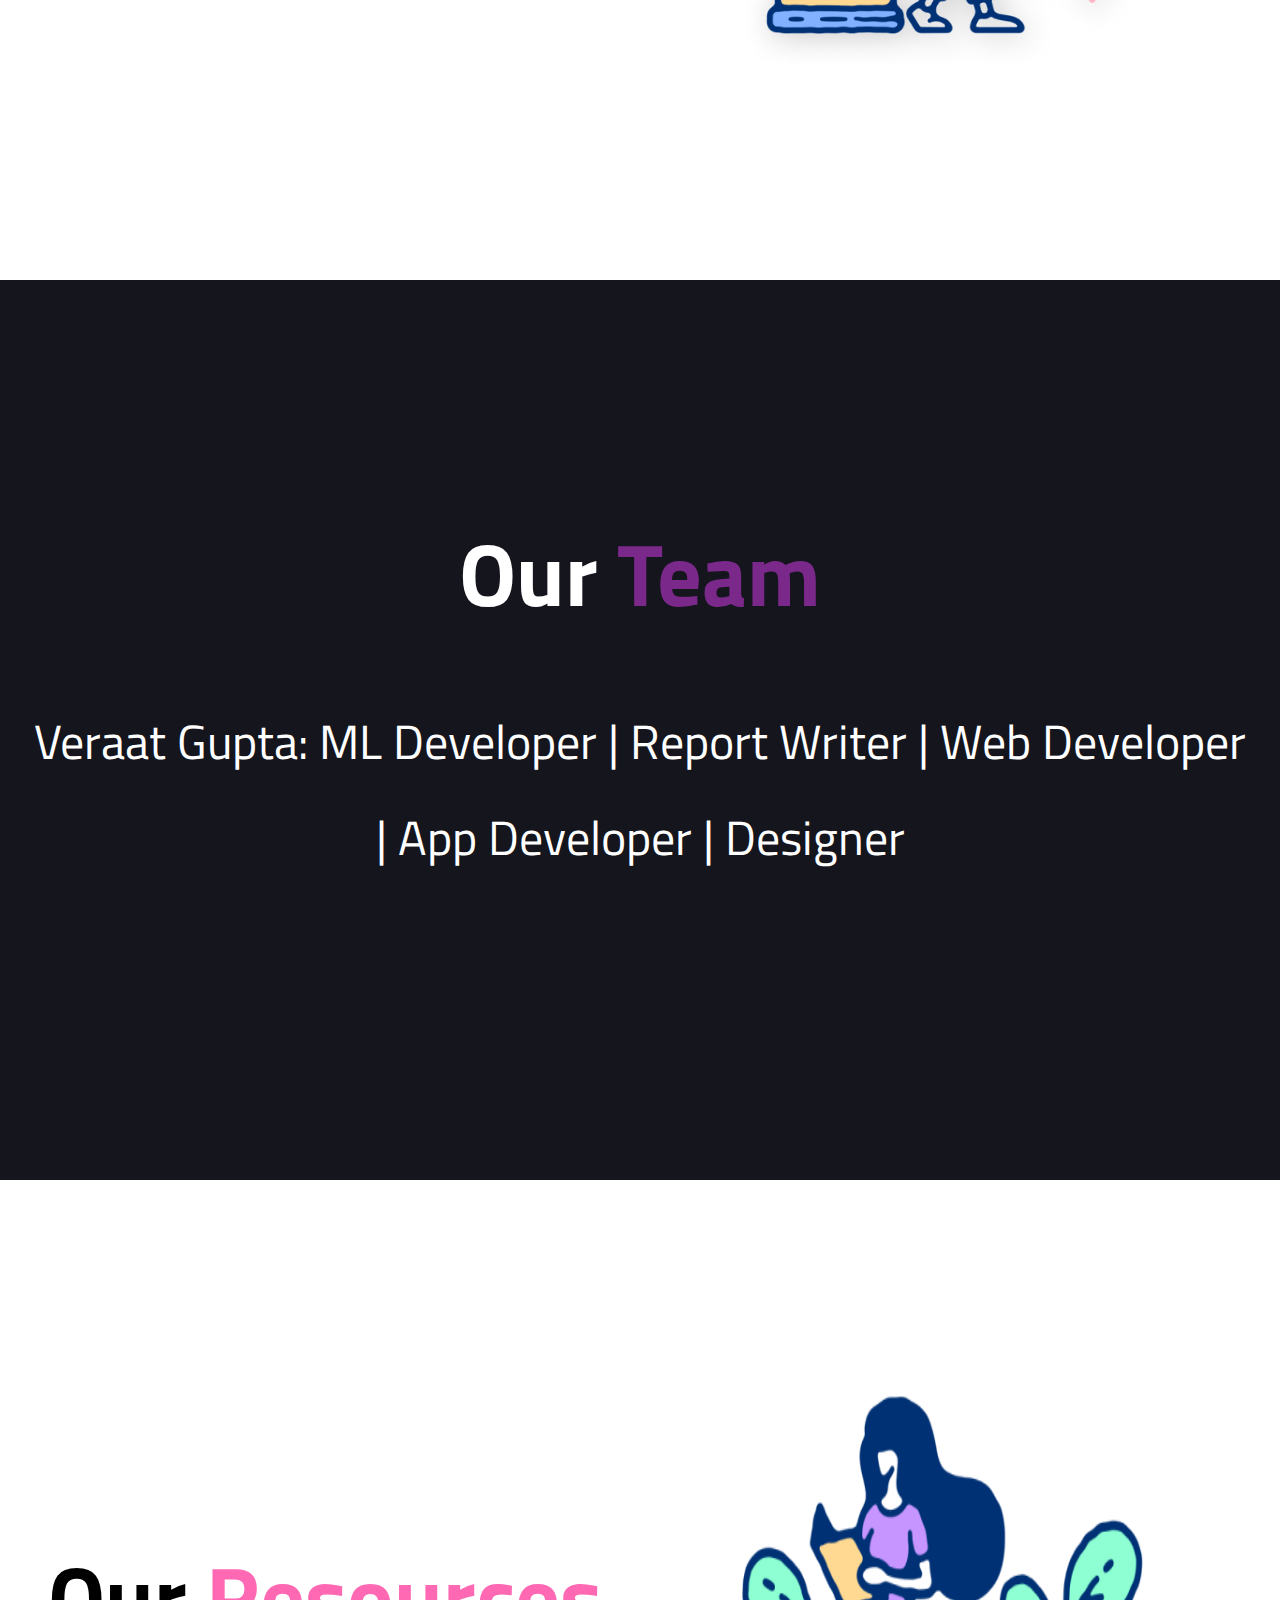
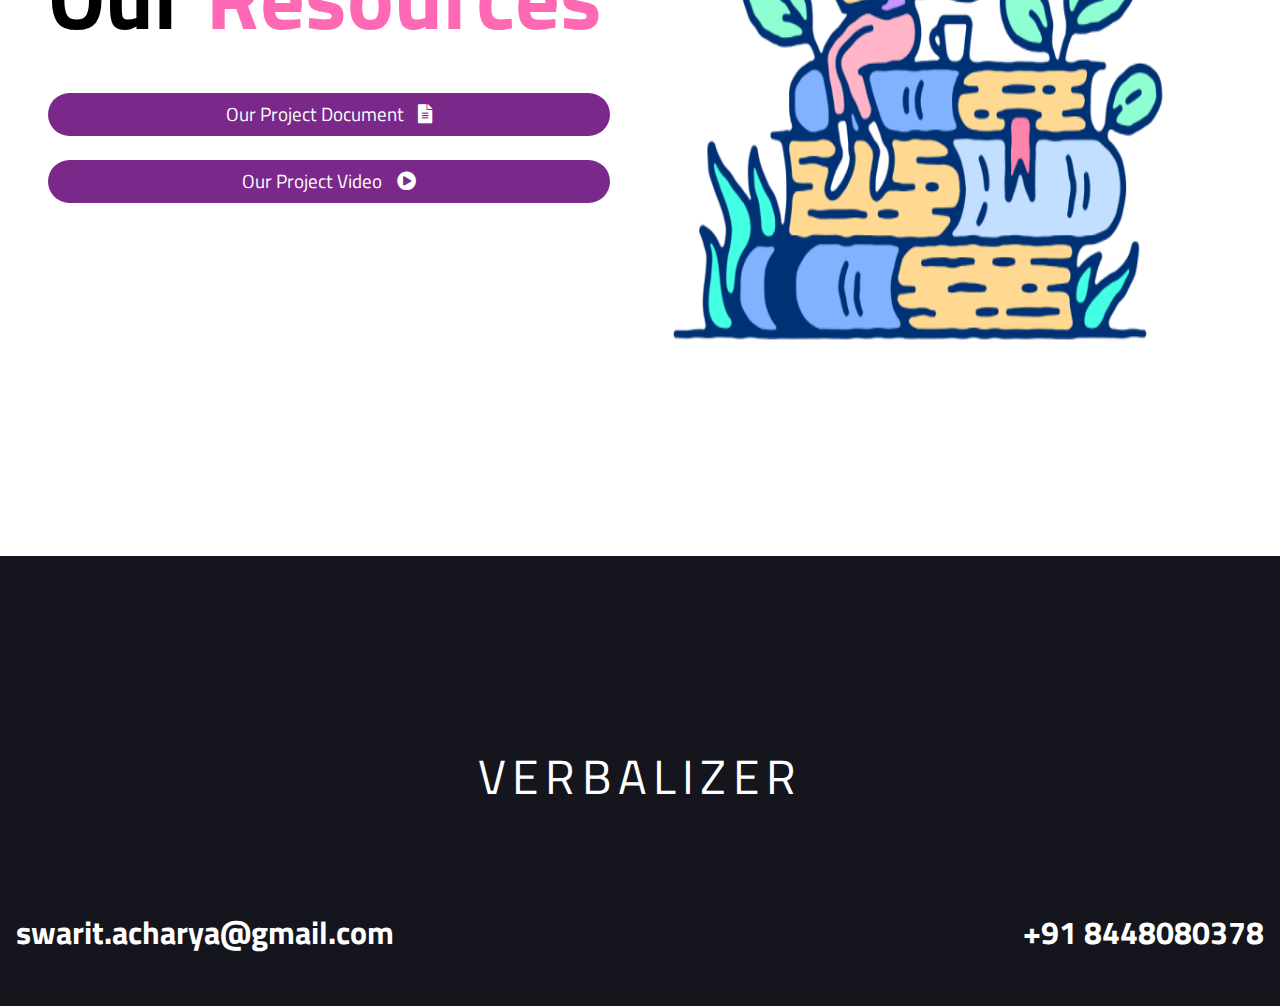
==== commit 183ad1e6: "Update Index.html" ====
--- a/Index.html
+++ b/Index.html
@@ -115,15 +115,9 @@
               <h1 class="headerText">Our <span class="purple">Team</span></h1>
               <br />
               <p class="body1 p2">
-                Veraat Gupta: ML Developer | Report Writer | Web Developer
+                Veraat Gupta: ML Developer | Report Writer | Web Developer | App Developer | Designer
               </p>
               <br />
-              <p class="body1 p2">
-                Swarit Acharya: Website Developer | App Developer | Copywriter
-              </p>
-              <br />
-
-              <p class="body1 p2">Aryan Rara: Report Writer | Designer</p>
             </div>
           </div>
         </section>
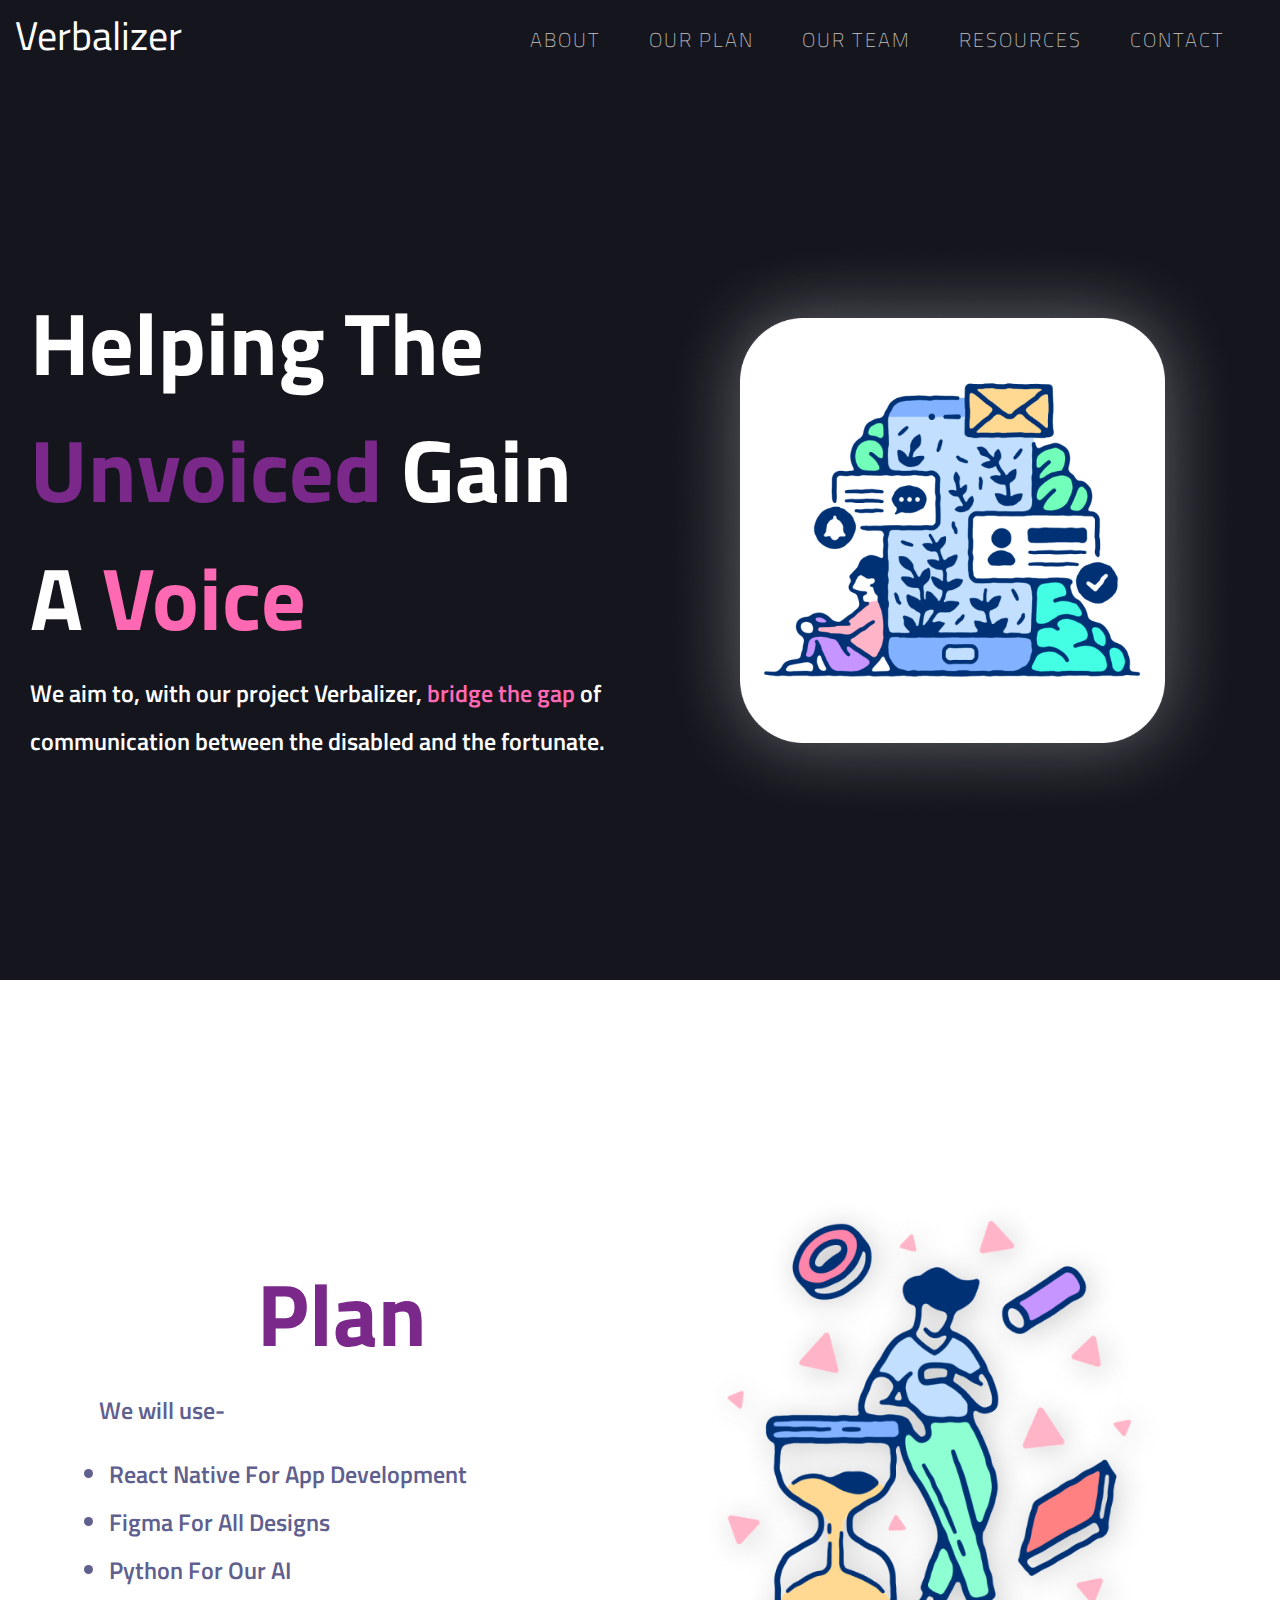
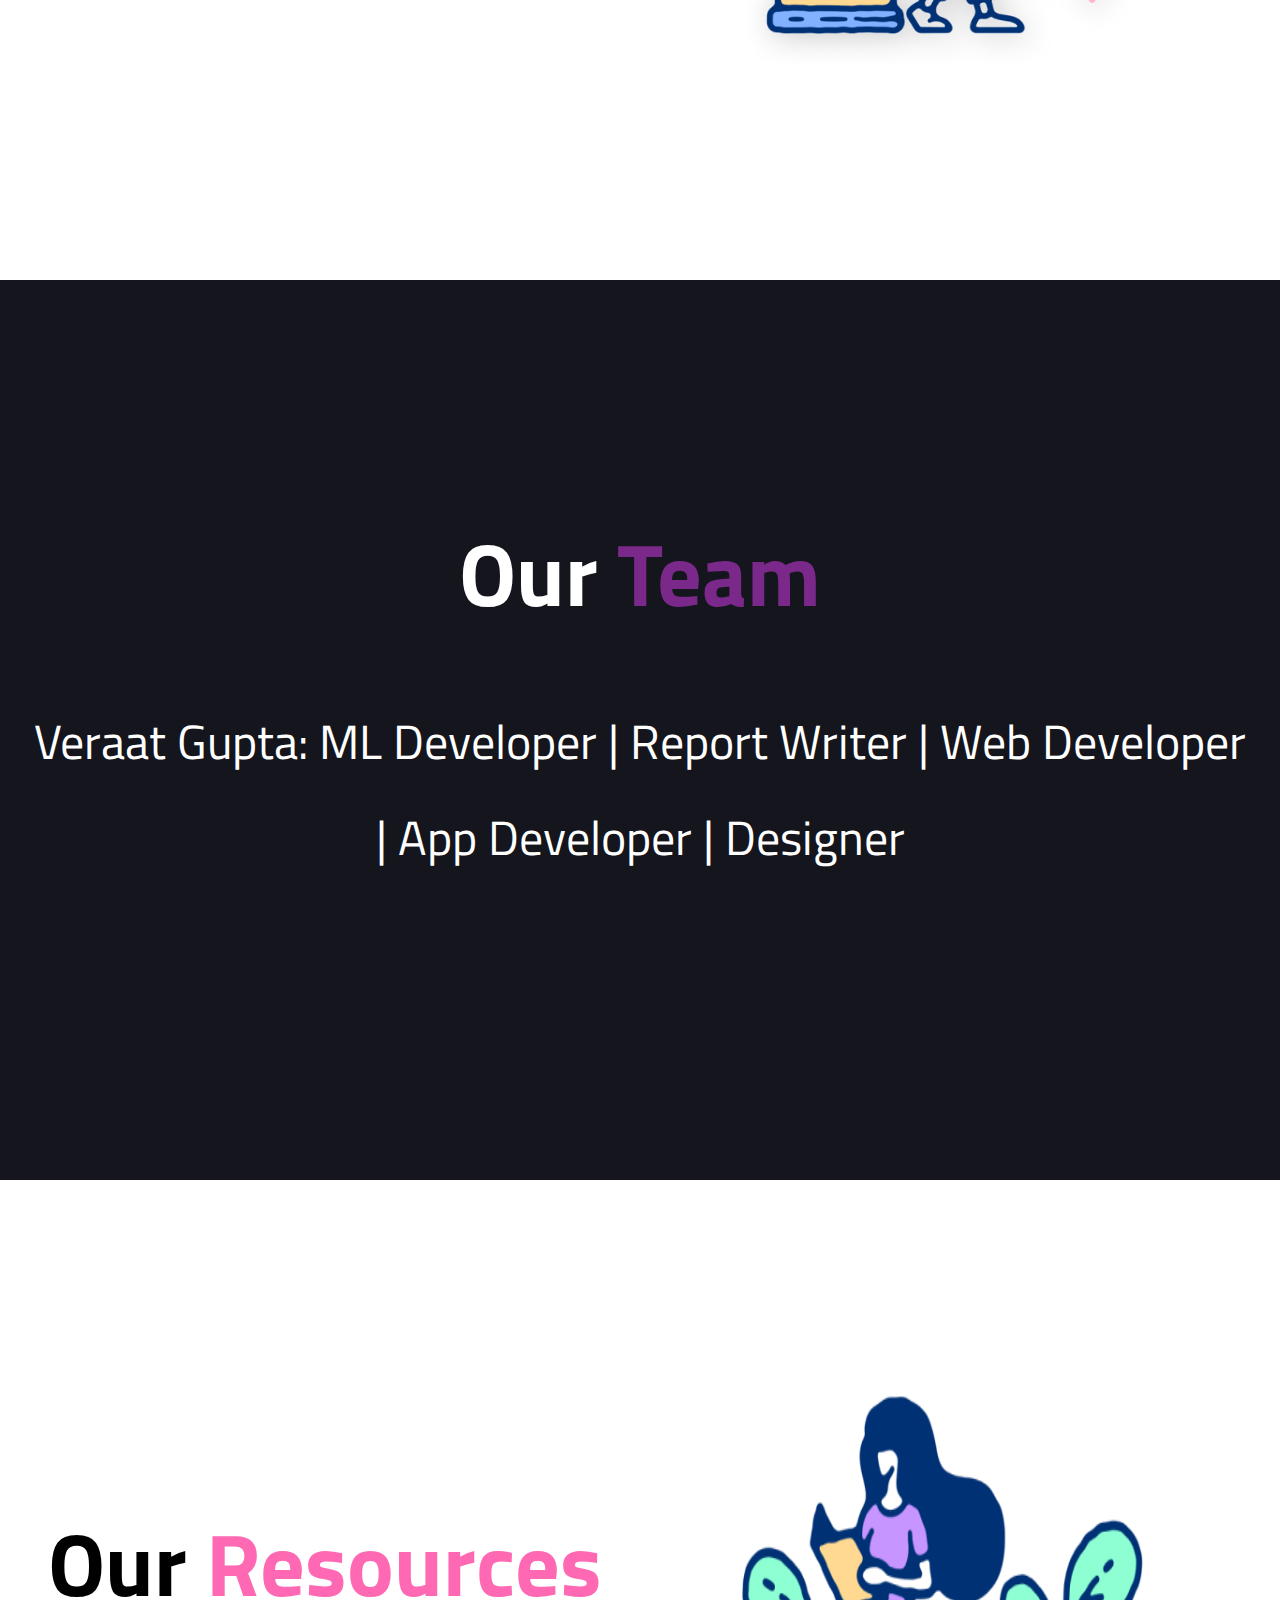
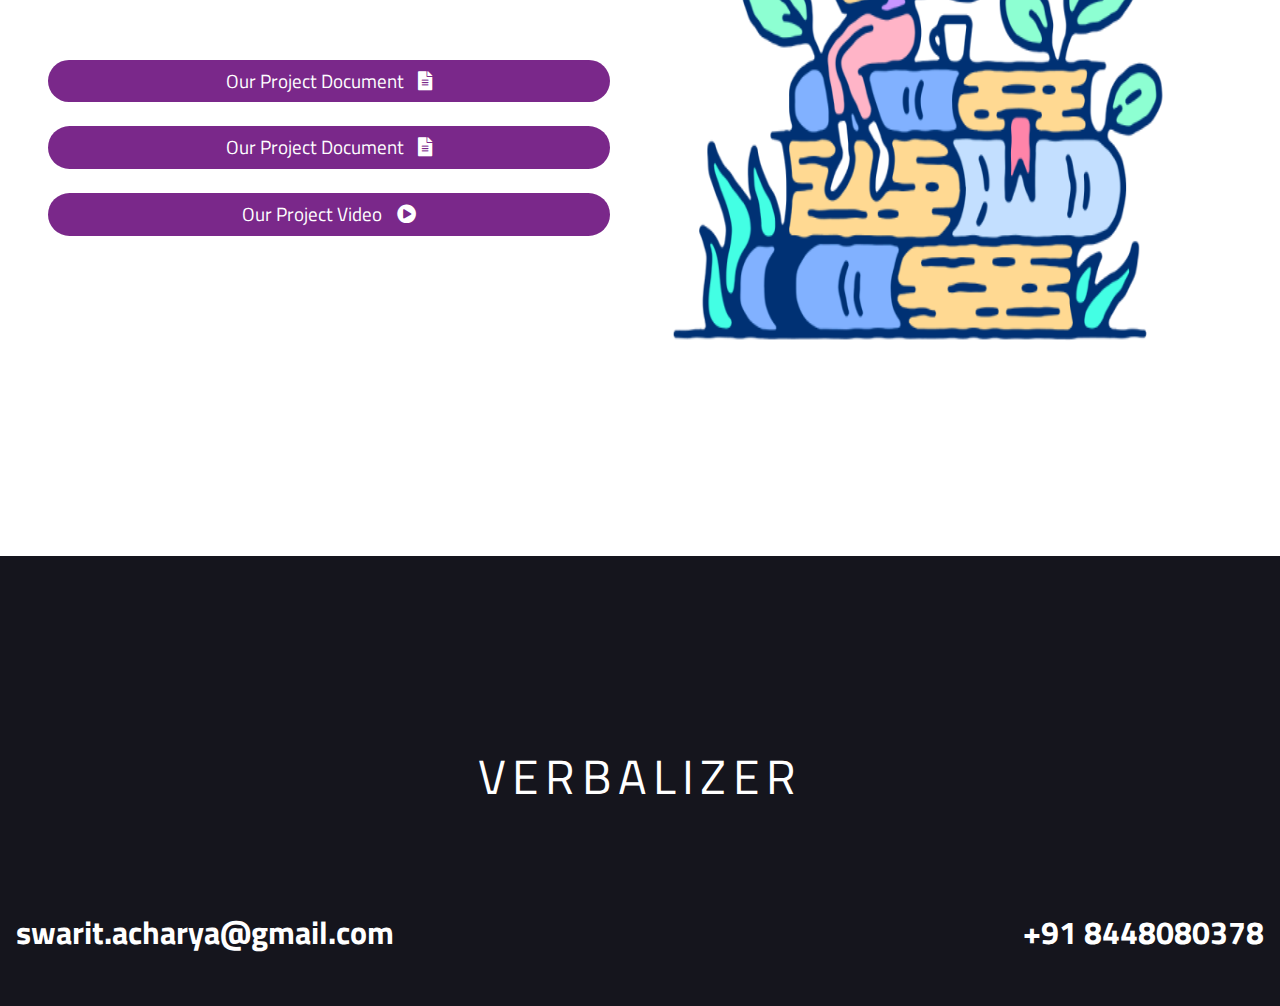
==== commit 047dadb4: "Update Index.html" ====
--- a/Index.html
+++ b/Index.html
@@ -151,6 +151,21 @@
                   color: white;
                   font-size: larger;
                 "
+                href="./Research_Document.pdf"
+                download
+              >
+                Our Project Document
+                <i class="fas fa-file-alt" style="padding-left: 2%"></i>
+              </a>
+
+              <br />
+              <a
+                class="btn rounded-pill"
+                style="
+                  background-color: #7a288a;
+                  color: white;
+                  font-size: larger;
+                "
                 href="https://www.youtube.com/watch?v=dPwxVN8Uj-w&feature=youtu.be"
               >
                 Our Project Video
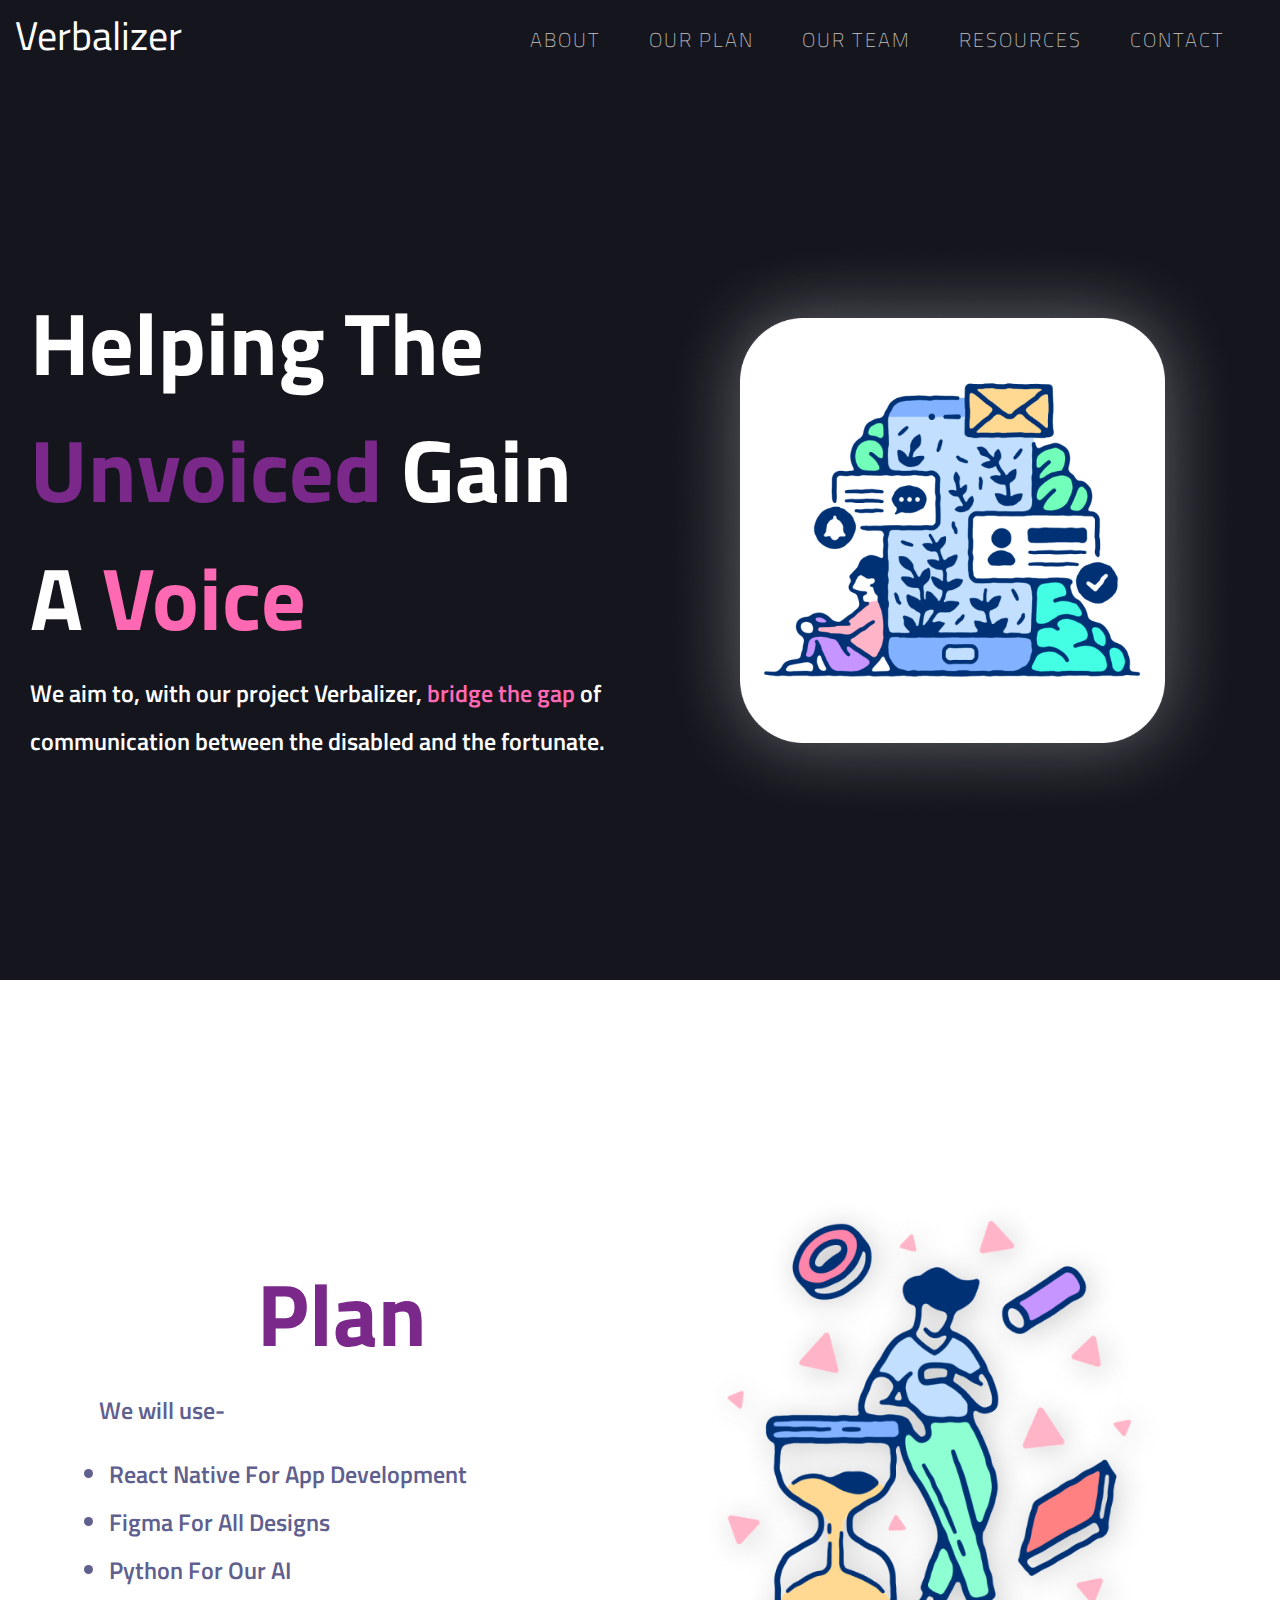
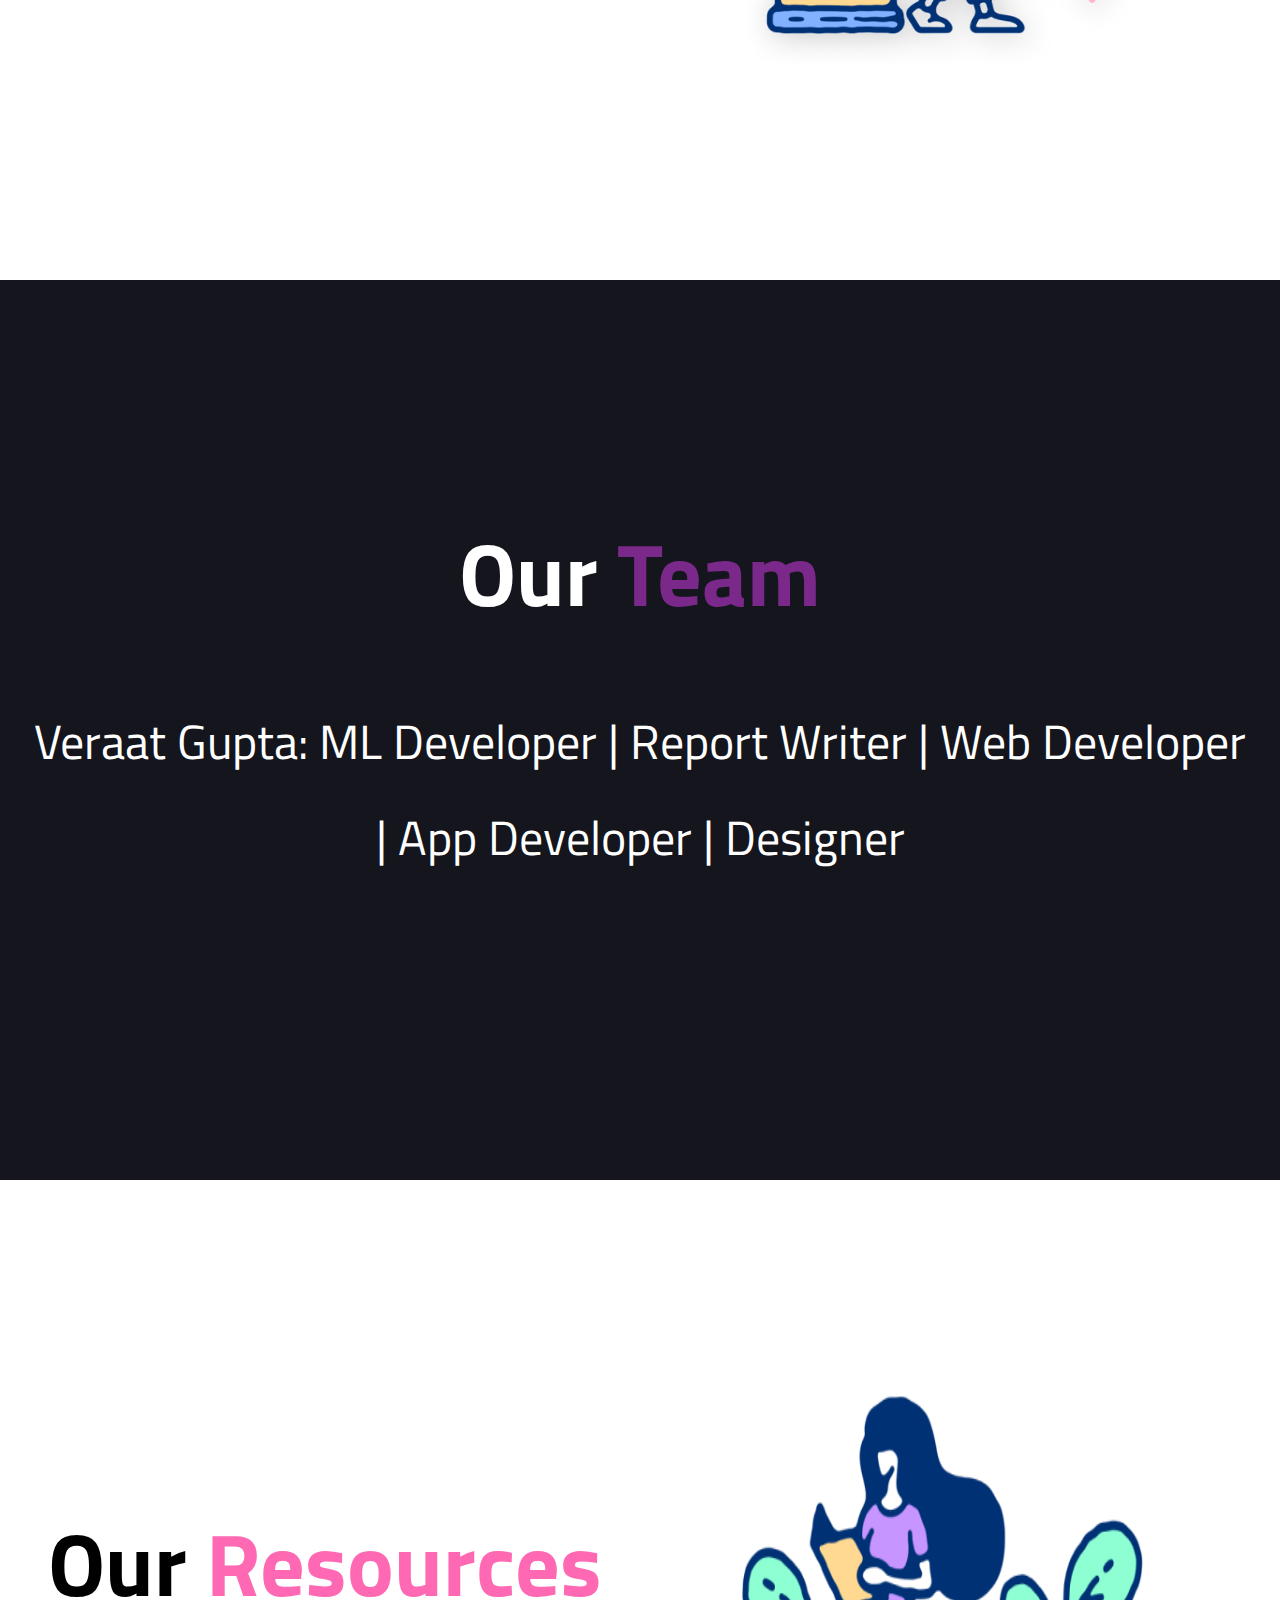
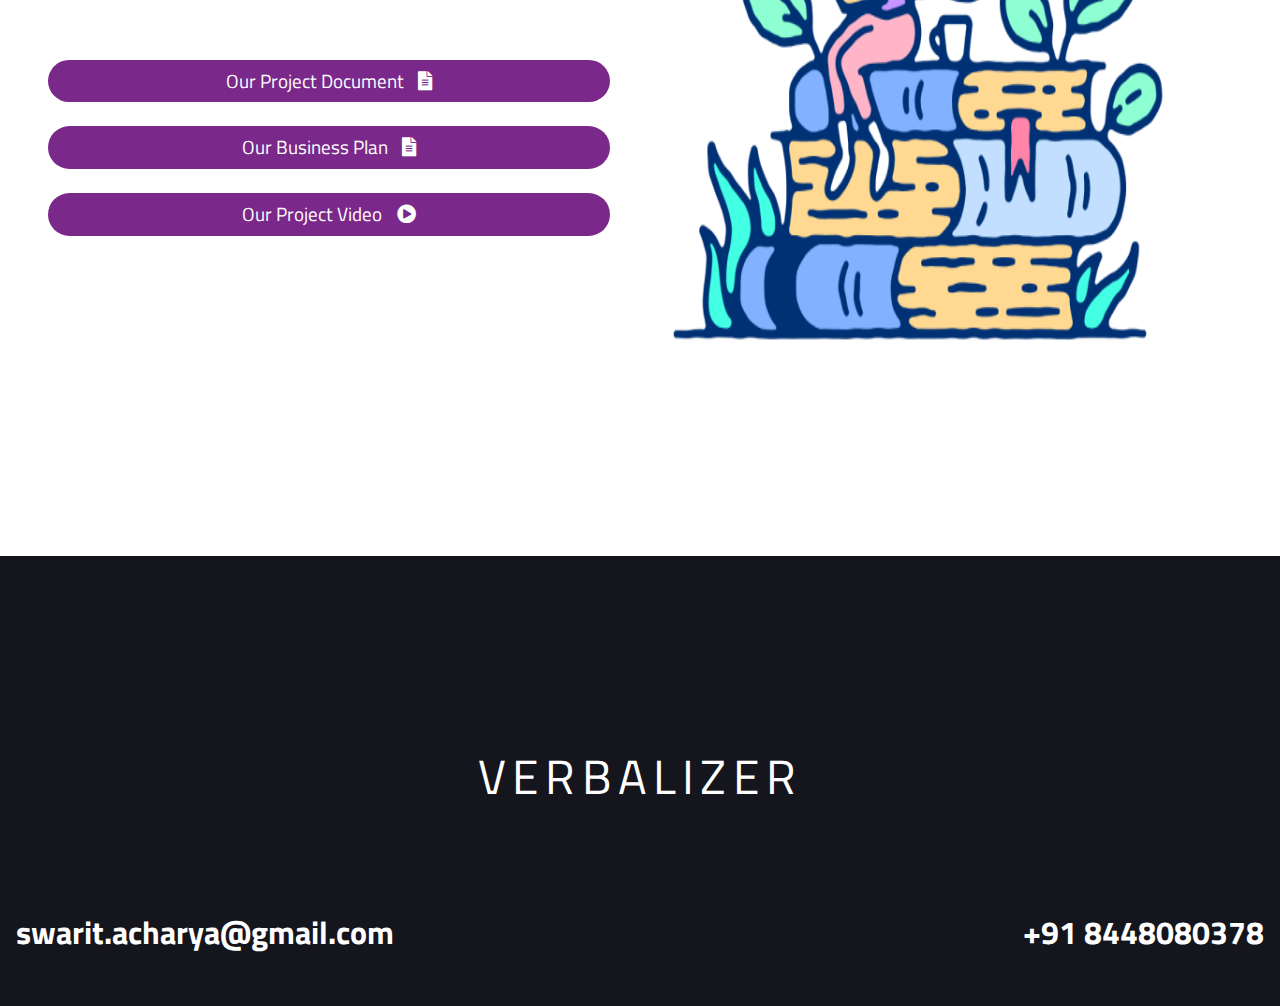
==== commit ffbba288: "Update Index.html" ====
--- a/Index.html
+++ b/Index.html
@@ -151,10 +151,10 @@
                   color: white;
                   font-size: larger;
                 "
-                href="./Research_Document.pdf"
+                href="./Plan.pdf"
                 download
               >
-                Our Project Document
+                Our Business Plan
                 <i class="fas fa-file-alt" style="padding-left: 2%"></i>
               </a>
 
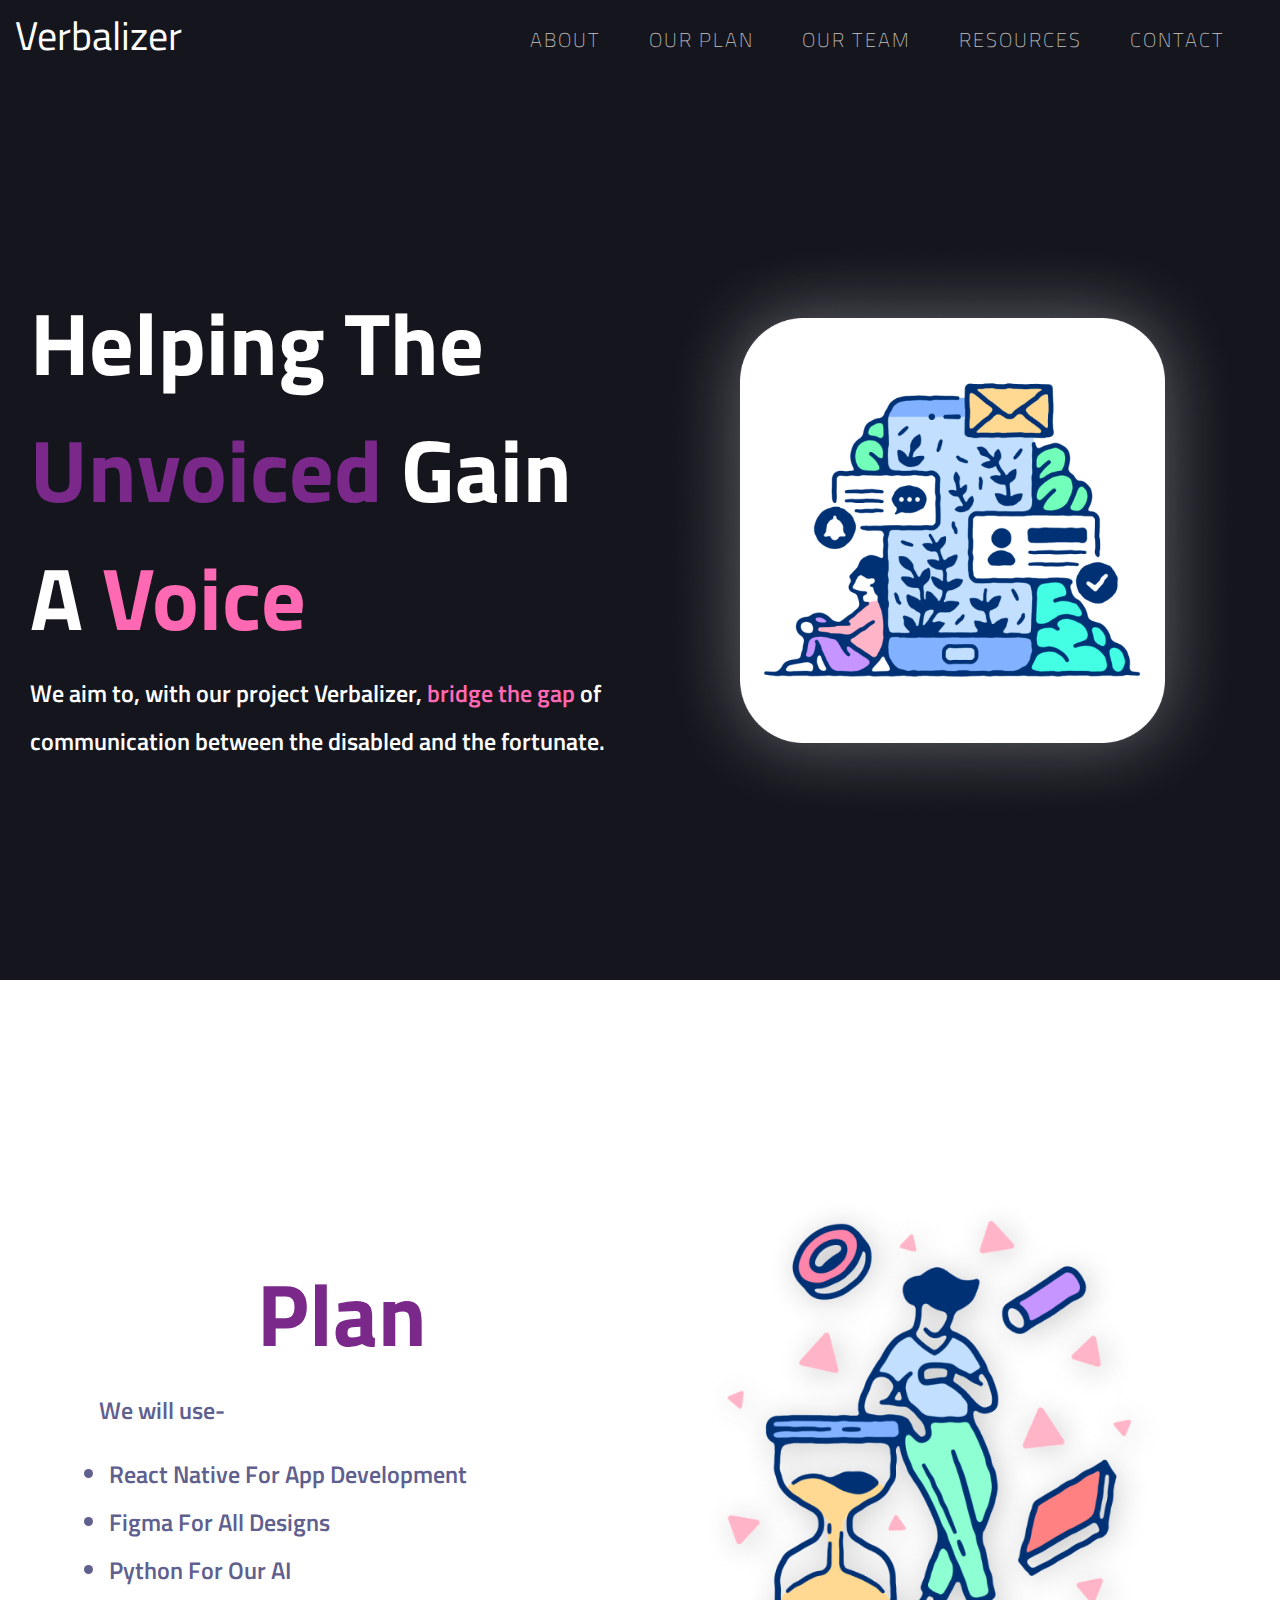
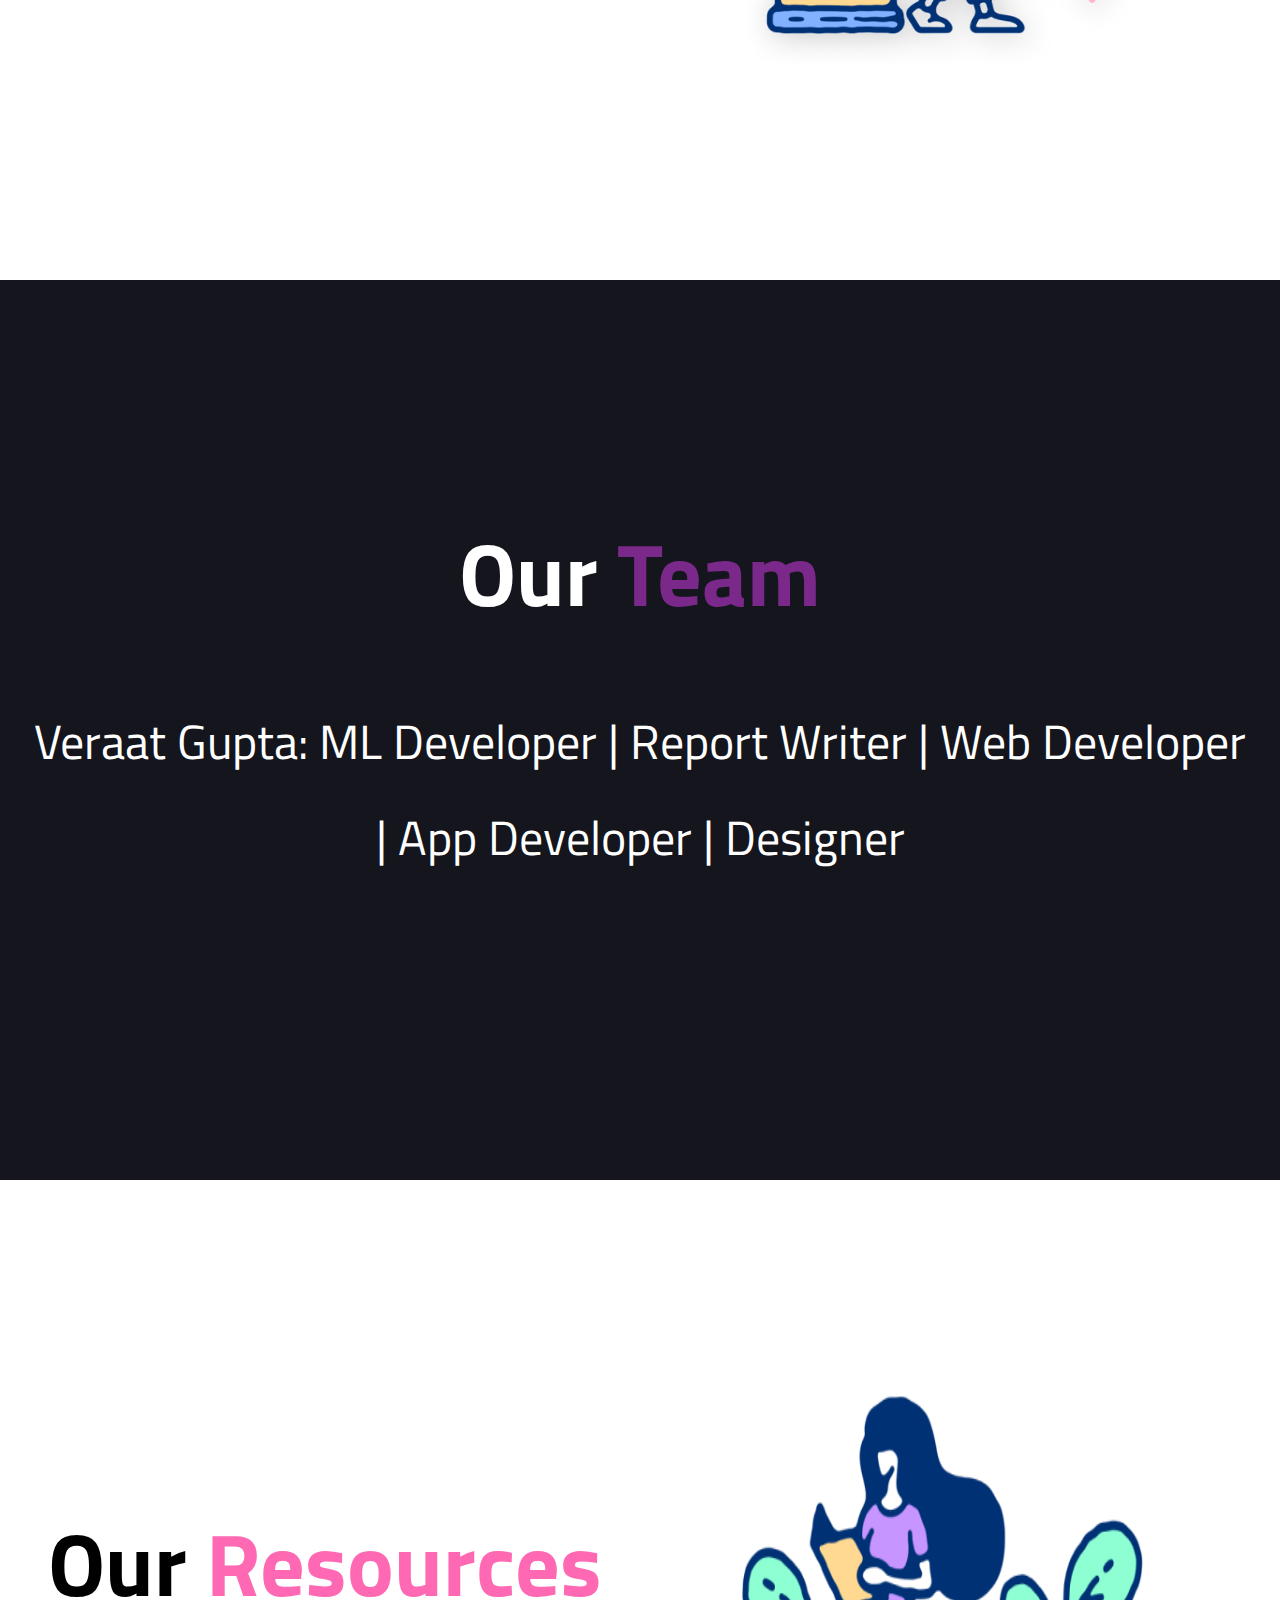
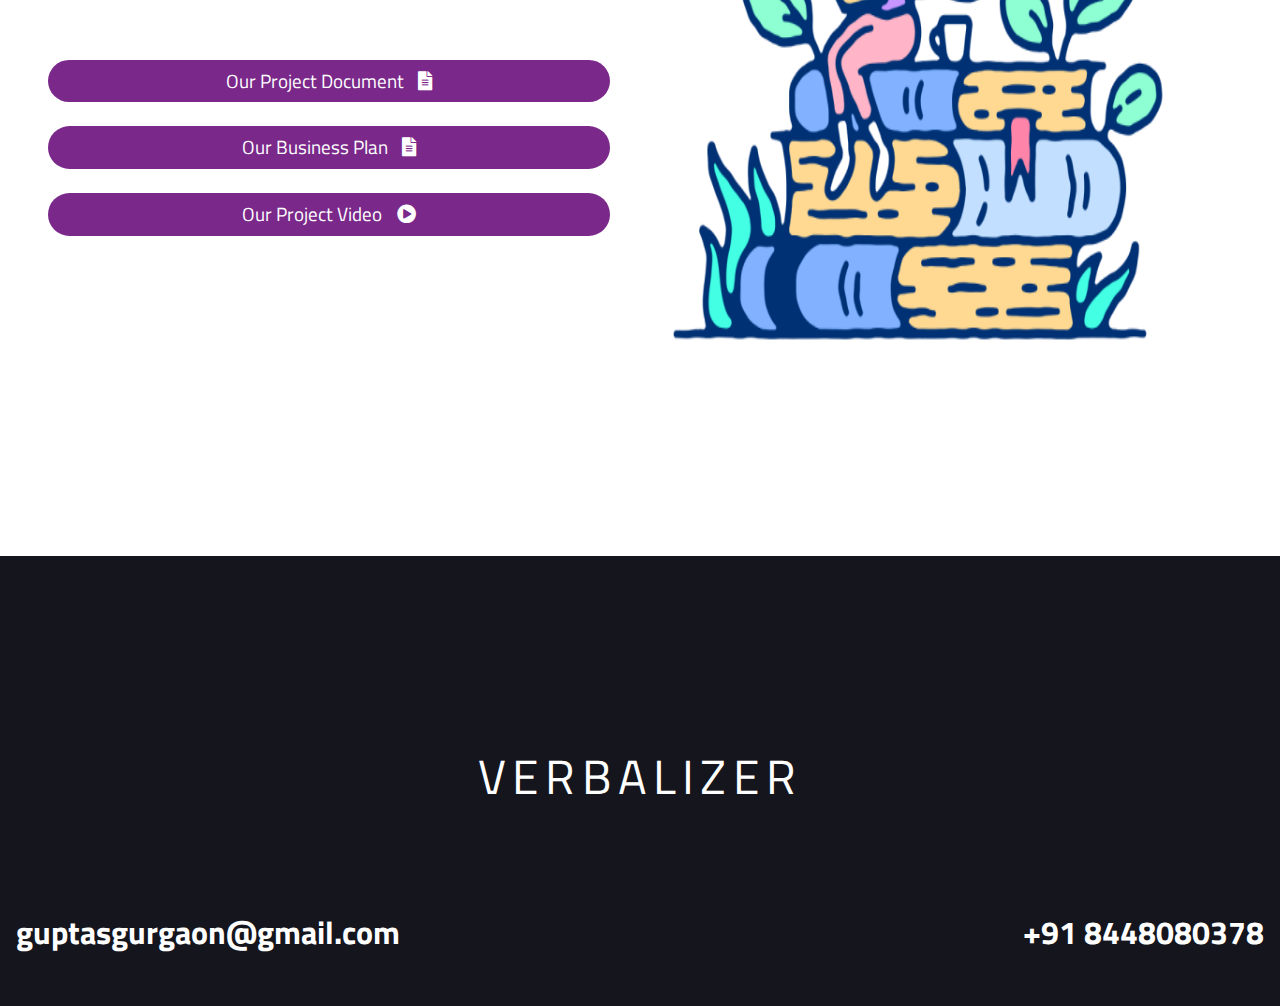
==== commit c4171bc3: "Update Index.html" ====
--- a/Index.html
+++ b/Index.html
@@ -194,7 +194,7 @@
         <div
           class="contact-info position-absolute w-100 d-flex justify-content-between p-3"
         >
-          <p class="body p">swarit.acharya@gmail.com</p>
+          <p class="body p">guptasgurgaon@gmail.com</p>
           <p class="body p">+91 8448080378</p>
         </div>
       </div>
